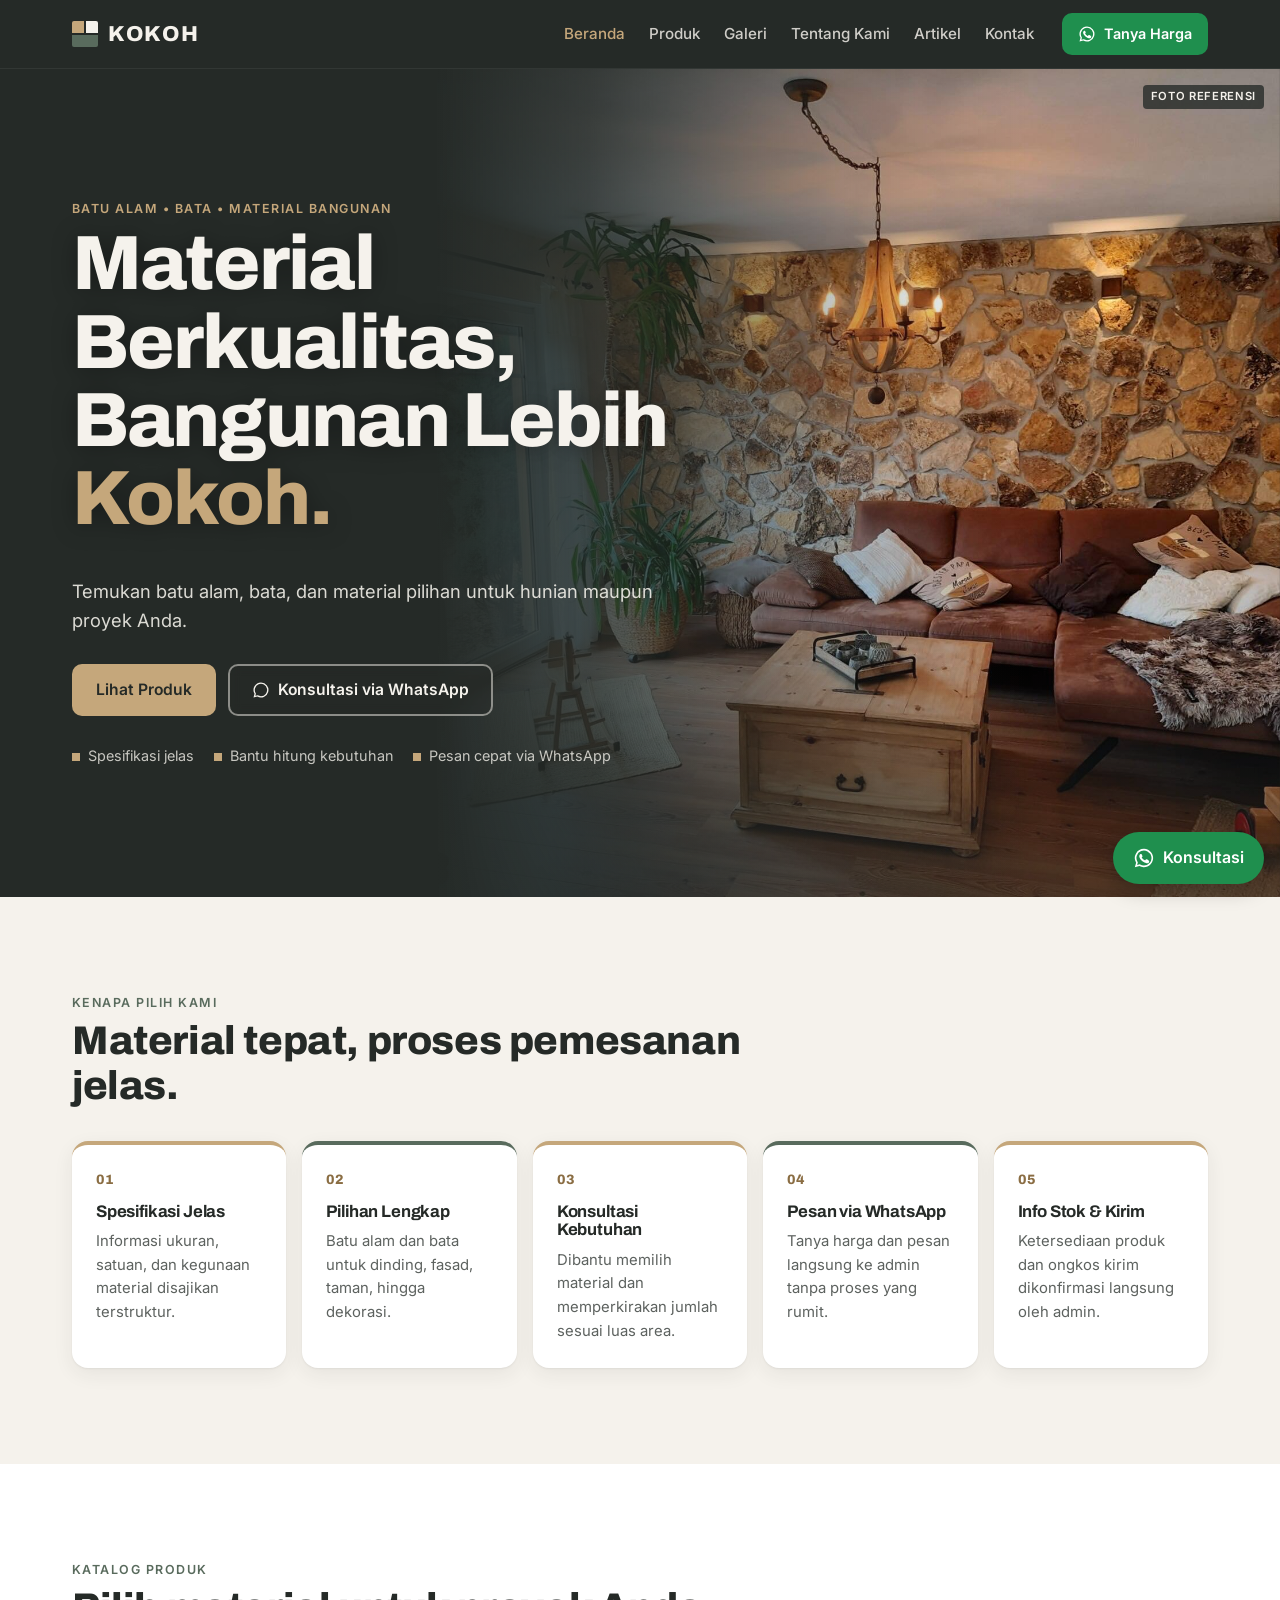
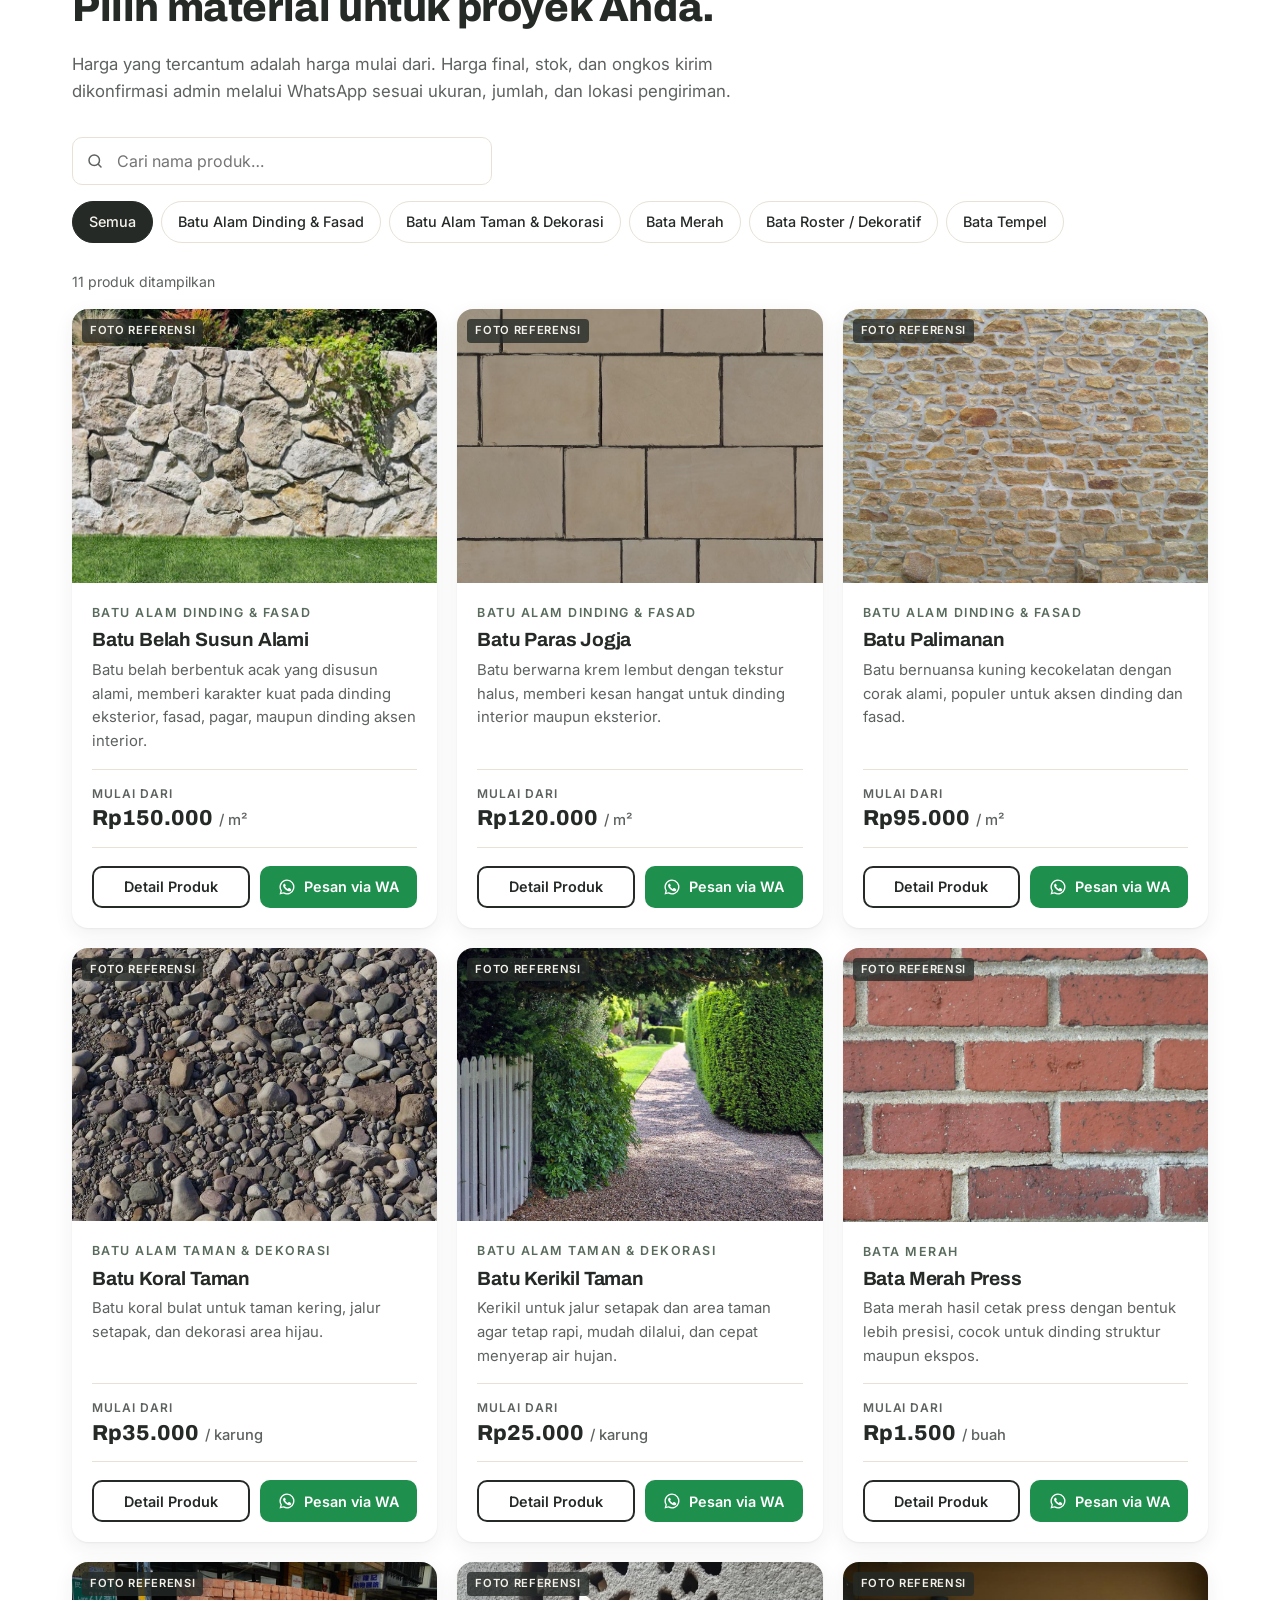
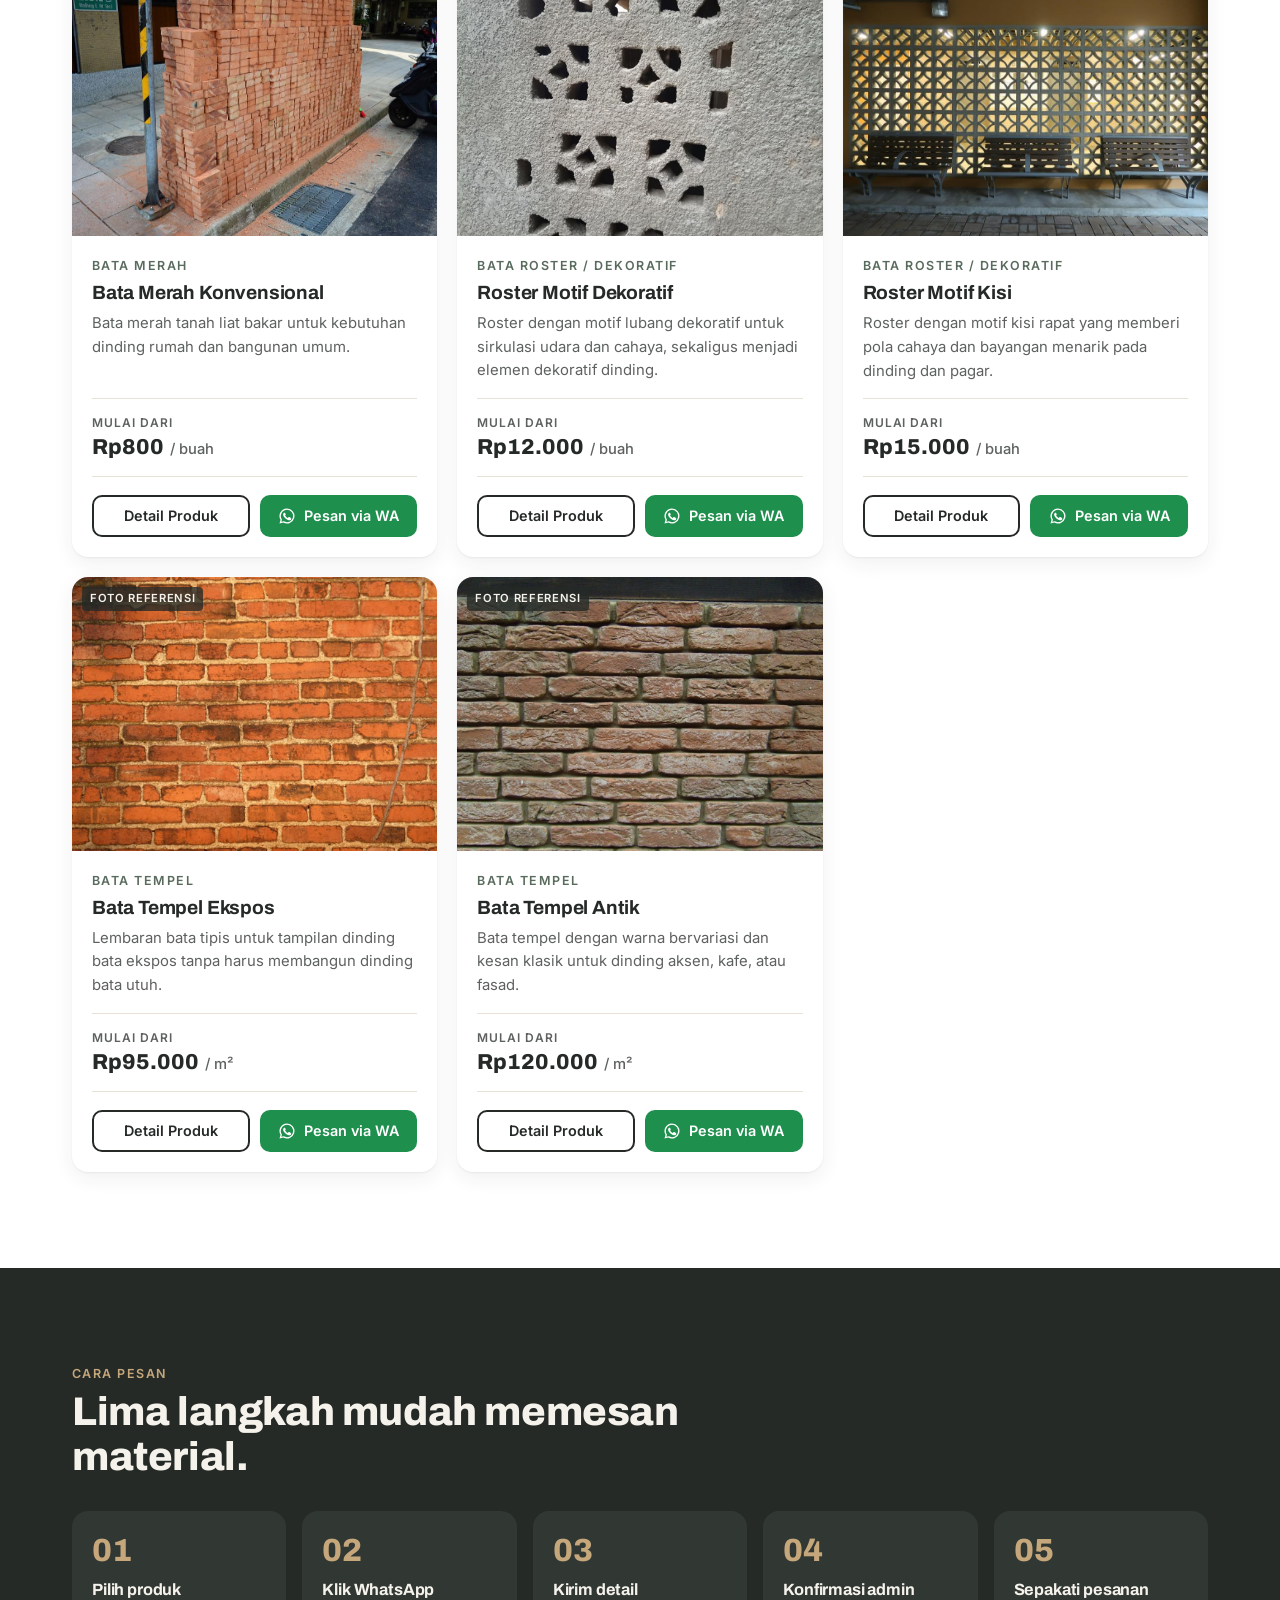
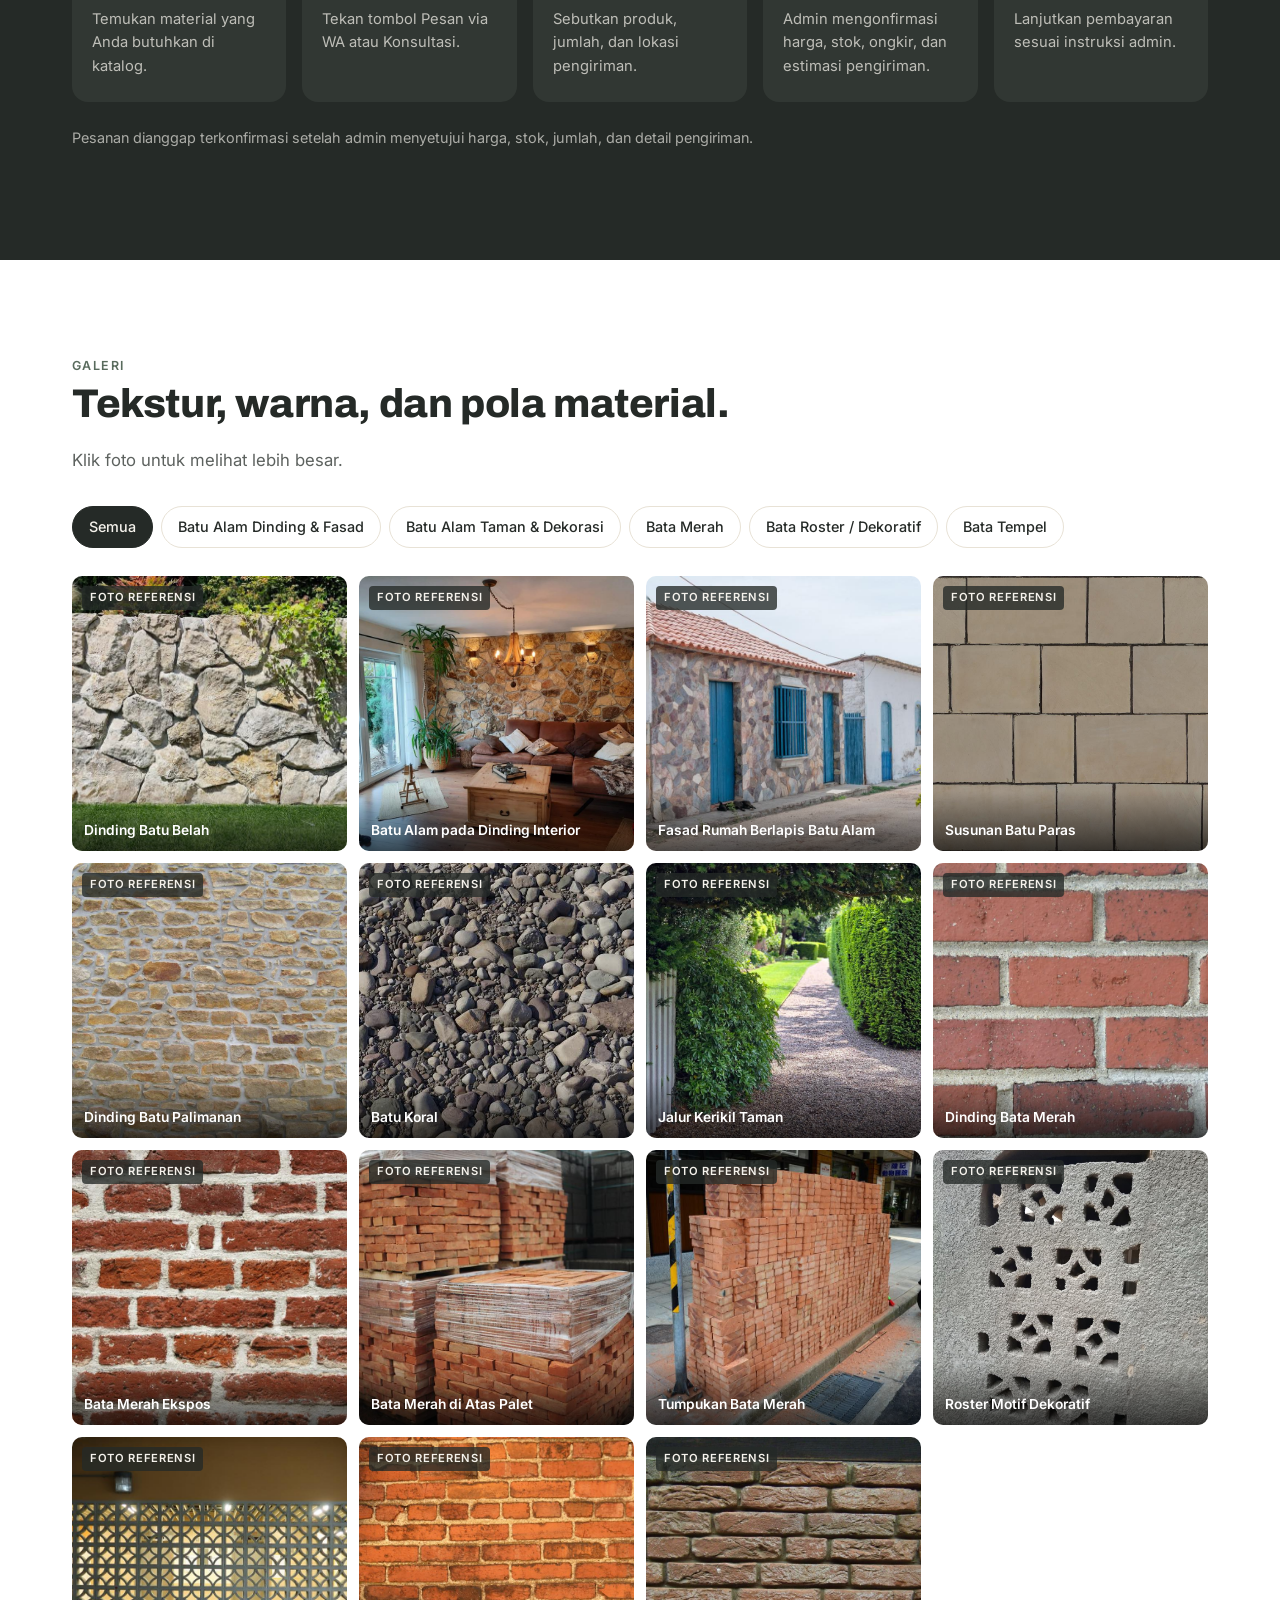
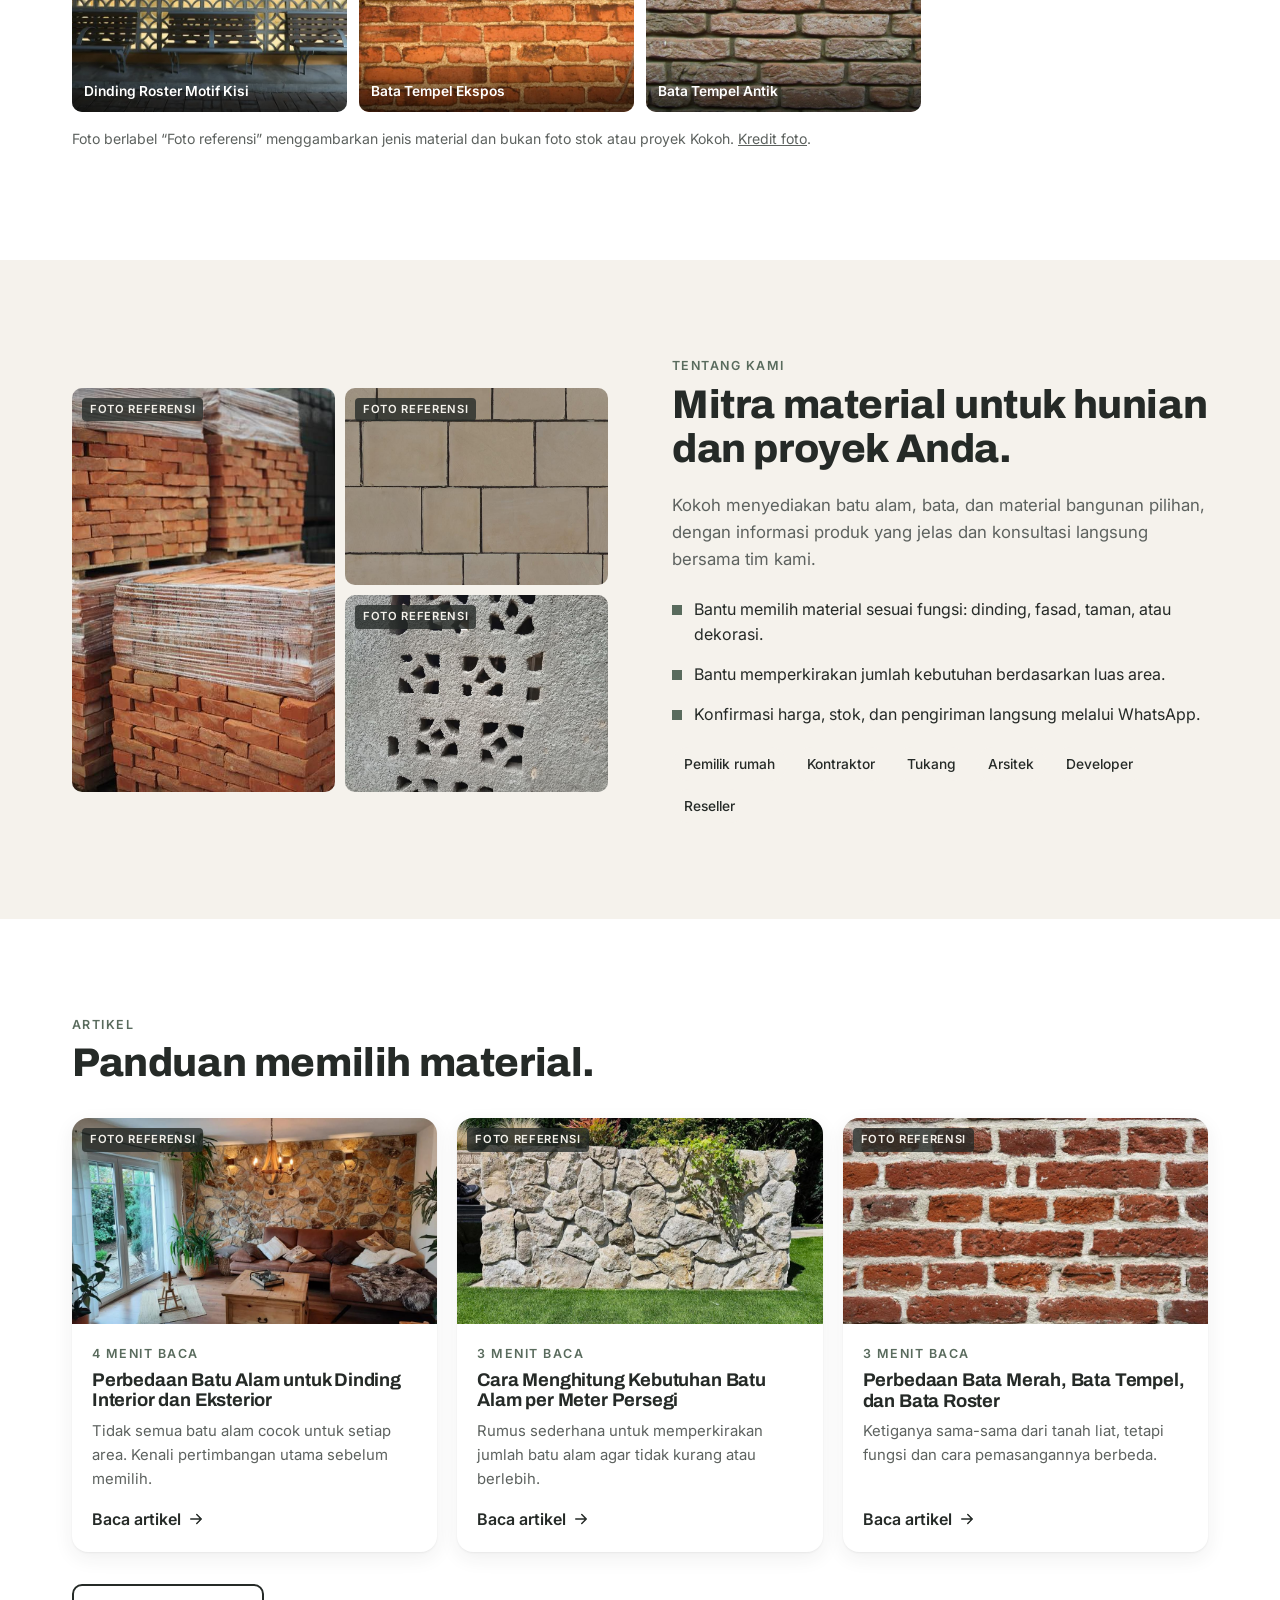
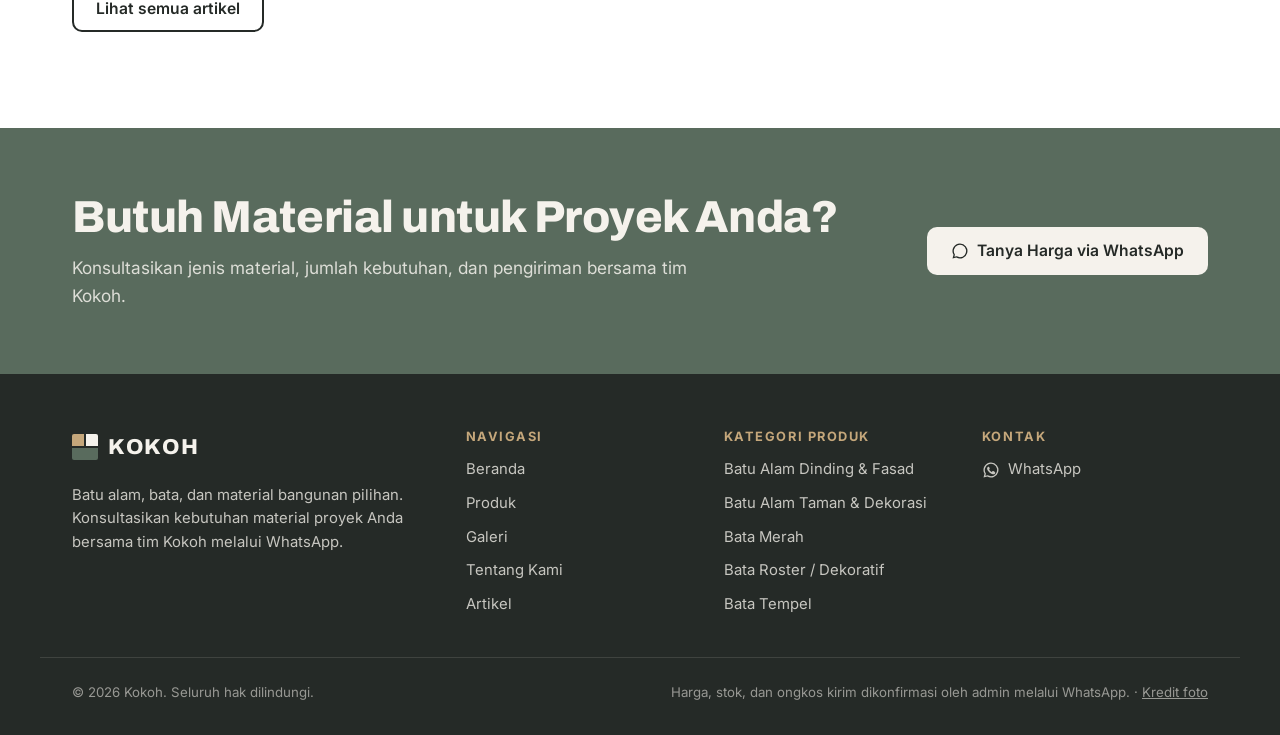
==== index.html @ 8801596a "tes" ====
<!doctype html>
<html lang="id">
<head>
  <meta charset="utf-8">
  <meta name="viewport" content="width=device-width, initial-scale=1">
  <title>Kokoh — Batu Alam, Bata & Material Bangunan</title>
  <meta name="description" content="Kokoh menyediakan batu alam, bata merah, bata roster, bata tempel, dan material bangunan pilihan. Lihat katalog dan tanya harga langsung via WhatsApp.">
  <meta name="theme-color" content="#252A27">
  <meta property="og:title" content="Kokoh — Material Berkualitas, Bangunan Lebih Kokoh">
  <meta property="og:description" content="Katalog batu alam, bata, dan material bangunan. Konsultasi dan pemesanan via WhatsApp.">
  <meta property="og:type" content="website">
  <link rel="icon" href="assets/img/favicon.svg" type="image/svg+xml">
  <link rel="preconnect" href="https://fonts.googleapis.com">
  <link rel="preconnect" href="https://fonts.gstatic.com" crossorigin>
  <link href="https://fonts.googleapis.com/css2?family=Archivo:wght@600;700;800&family=Inter:wght@400;500;600;700&display=swap" rel="stylesheet">
  <link rel="stylesheet" href="assets/css/style.css">
</head>
<body data-page="home" data-nav="home">
  <header id="site-header" class="site-header"></header>

  <main id="main">
    <!-- 3.1 Hero -->
    <section class="hero" id="beranda" aria-labelledby="hero-title">
      <div class="hero__photo">
        <img src="assets/img/photos/hero-interior.jpg" width="1920" height="1440" fetchpriority="high"
             alt="Dinding aksen batu alam pada ruang keluarga">
        <span class="media__badge hero__badge">Foto referensi</span>
      </div>
      <div class="container hero__inner">
        <div class="hero__content">
          <p class="eyebrow hero__eyebrow">Batu Alam • Bata • Material Bangunan</p>
          <h1 id="hero-title">Material Berkualitas, Bangunan Lebih <span>Kokoh.</span></h1>
          <p class="hero__sub">Temukan batu alam, bata, dan material pilihan untuk hunian maupun proyek Anda.</p>
          <div class="hero__actions">
            <a class="btn btn--primary" href="#produk">Lihat Produk</a>
            <a class="btn btn--ghost" data-wa="general" href="#">
              <svg viewBox="0 0 24 24" aria-hidden="true" width="18" height="18"><path fill="currentColor" d="M12 2a10 10 0 0 0-8.6 15.1L2 22l5-1.3A10 10 0 1 0 12 2Zm0 18.2a8.2 8.2 0 0 1-4.2-1.1l-.3-.2-3 .8.8-2.9-.2-.3A8.2 8.2 0 1 1 12 20.2Z"/></svg>
              Konsultasi via WhatsApp
            </a>
          </div>
          <ul class="hero__points">
            <li>Spesifikasi jelas</li>
            <li>Bantu hitung kebutuhan</li>
            <li>Pesan cepat via WhatsApp</li>
          </ul>
        </div>      </div>
    </section>

    <!-- 3.2 Kenapa Pilih Kami -->
    <section class="section section--stone" id="keunggulan" aria-labelledby="why-title">
      <div class="container">
        <div class="section__head">
          <p class="eyebrow">Kenapa Pilih Kami</p>
          <h2 class="section__title" id="why-title">Material tepat, proses pemesanan jelas.</h2>
        </div>
        <ul class="why-grid">
          <li class="why-item"><span class="why-item__num">01</span><h3>Spesifikasi Jelas</h3><p>Informasi ukuran, satuan, dan kegunaan material disajikan terstruktur.</p></li>
          <li class="why-item"><span class="why-item__num">02</span><h3>Pilihan Lengkap</h3><p>Batu alam dan bata untuk dinding, fasad, taman, hingga dekorasi.</p></li>
          <li class="why-item"><span class="why-item__num">03</span><h3>Konsultasi Kebutuhan</h3><p>Dibantu memilih material dan memperkirakan jumlah sesuai luas area.</p></li>
          <li class="why-item"><span class="why-item__num">04</span><h3>Pesan via WhatsApp</h3><p>Tanya harga dan pesan langsung ke admin tanpa proses yang rumit.</p></li>
          <li class="why-item"><span class="why-item__num">05</span><h3>Info Stok & Kirim</h3><p>Ketersediaan produk dan ongkos kirim dikonfirmasi langsung oleh admin.</p></li>
        </ul>
      </div>
    </section>

    <!-- 3.3 Katalog Produk -->
    <section class="section" id="produk" aria-labelledby="catalog-title">
      <div class="container">
        <div class="section__head">
          <p class="eyebrow">Katalog Produk</p>
          <h2 class="section__title" id="catalog-title">Pilih material untuk proyek Anda.</h2>
          <p class="section__lead">Harga yang tercantum adalah harga mulai dari. Harga final, stok, dan ongkos kirim dikonfirmasi admin melalui WhatsApp sesuai ukuran, jumlah, dan lokasi pengiriman.</p>
        </div>
        <div class="catalog__tools">
          <div class="search">
            <label for="product-search" class="sr-only">Cari nama produk</label>
            <svg viewBox="0 0 24 24" aria-hidden="true" width="18" height="18"><path fill="none" stroke="currentColor" stroke-width="2" stroke-linecap="round" d="M11 18a7 7 0 1 0 0-14 7 7 0 0 0 0 14Zm9 2-4-4"/></svg>
            <input id="product-search" type="search" placeholder="Cari nama produk…" autocomplete="off">
          </div>
          <div class="chips" id="product-filters" role="group" aria-label="Filter kategori produk"></div>
        </div>
        <p class="catalog__count" id="product-count" aria-live="polite"></p>
        <div class="product-grid" id="product-grid"></div>
        <div class="empty-state" id="product-empty" hidden>
          <p>Produk tidak ditemukan. Coba kata kunci lain atau tanyakan langsung ke admin.</p>
          <button class="btn btn--outline" type="button" id="product-reset">Tampilkan semua produk</button>
        </div>
      </div>
    </section>

    <!-- 3.7 Cara Pesan -->
    <section class="section section--dark" id="cara-pesan" aria-labelledby="howto-title">
      <div class="container">
        <div class="section__head">
          <p class="eyebrow">Cara Pesan</p>
          <h2 class="section__title" id="howto-title">Lima langkah mudah memesan material.</h2>
        </div>
        <ol class="steps">
          <li class="step"><h3>Pilih produk</h3><p>Temukan material yang Anda butuhkan di katalog.</p></li>
          <li class="step"><h3>Klik WhatsApp</h3><p>Tekan tombol Pesan via WA atau Konsultasi.</p></li>
          <li class="step"><h3>Kirim detail</h3><p>Sebutkan produk, jumlah, dan lokasi pengiriman.</p></li>
          <li class="step"><h3>Konfirmasi admin</h3><p>Admin mengonfirmasi harga, stok, ongkir, dan estimasi pengiriman.</p></li>
          <li class="step"><h3>Sepakati pesanan</h3><p>Lanjutkan pembayaran sesuai instruksi admin.</p></li>
        </ol>
        <p class="steps__note">Pesanan dianggap terkonfirmasi setelah admin menyetujui harga, stok, jumlah, dan detail pengiriman.</p>
      </div>
    </section>

    <!-- 3.4 Galeri -->
    <section class="section" id="galeri" aria-labelledby="gallery-title">
      <div class="container">
        <div class="section__head">
          <p class="eyebrow">Galeri</p>
          <h2 class="section__title" id="gallery-title">Tekstur, warna, dan pola material.</h2>
          <p class="section__lead">Klik foto untuk melihat lebih besar.</p>
        </div>
        <div class="chips" id="gallery-filters" role="group" aria-label="Filter kategori galeri"></div>
        <ul class="gallery-grid" id="gallery-grid"></ul>
        <p class="gallery__note">Foto berlabel “Foto referensi” menggambarkan jenis material dan bukan foto stok atau proyek Kokoh. <a href="kredit-foto.html">Kredit foto</a>.</p>
      </div>
    </section>

    <!-- Tentang Kami -->
    <section class="section section--stone" id="tentang" aria-labelledby="about-title">
      <div class="container about">
        <div class="about__visual" id="about-visual" aria-hidden="true"></div>
        <div>
          <p class="eyebrow">Tentang Kami</p>
          <h2 class="section__title" id="about-title">Mitra material untuk hunian dan proyek Anda.</h2>
          <p class="section__lead">Kokoh menyediakan batu alam, bata, dan material bangunan pilihan, dengan informasi produk yang jelas dan konsultasi langsung bersama tim kami.</p>
          <ul class="about__list">
            <li>Bantu memilih material sesuai fungsi: dinding, fasad, taman, atau dekorasi.</li>
            <li>Bantu memperkirakan jumlah kebutuhan berdasarkan luas area.</li>
            <li>Konfirmasi harga, stok, dan pengiriman langsung melalui WhatsApp.</li>
          </ul>
          <ul class="audience" aria-label="Kami melayani">
            <li>Pemilik rumah</li><li>Kontraktor</li><li>Tukang</li><li>Arsitek</li><li>Developer</li><li>Reseller</li>
          </ul>
        </div>
      </div>
    </section>

    <!-- 3.5 Testimoni (otomatis disembunyikan bila belum ada data asli) -->
    <section class="section" id="testimoni" aria-labelledby="testi-title" hidden>
      <div class="container">
        <div class="section__head">
          <p class="eyebrow">Testimoni</p>
          <h2 class="section__title" id="testi-title">Kata pelanggan kami.</h2>
        </div>
        <div class="testimonial-grid" id="testimonial-list"></div>
      </div>
    </section>

    <!-- 3.8 Artikel -->
    <section class="section" id="artikel" aria-labelledby="article-title">
      <div class="container">
        <div class="section__head">
          <p class="eyebrow">Artikel</p>
          <h2 class="section__title" id="article-title">Panduan memilih material.</h2>
        </div>
        <div class="article-grid" id="article-preview"></div>
        <div class="section__foot"><a class="btn btn--outline" href="artikel.html">Lihat semua artikel</a></div>
      </div>
    </section>

    <!-- 3.6 CTA -->
    <section class="cta-band" aria-labelledby="cta-title">
      <div class="container cta-band__inner">
        <div>
          <h2 id="cta-title">Butuh Material untuk Proyek Anda?</h2>
          <p>Konsultasikan jenis material, jumlah kebutuhan, dan pengiriman bersama tim Kokoh.</p>
        </div>
        <a class="btn btn--wa" data-wa="general" href="#">
          <svg viewBox="0 0 24 24" aria-hidden="true" width="18" height="18"><path fill="currentColor" d="M12 2a10 10 0 0 0-8.6 15.1L2 22l5-1.3A10 10 0 1 0 12 2Zm0 18.2a8.2 8.2 0 0 1-4.2-1.1l-.3-.2-3 .8.8-2.9-.2-.3A8.2 8.2 0 1 1 12 20.2Z"/></svg>
          Tanya Harga via WhatsApp
        </a>
      </div>
    </section>
  </main>

  <footer id="kontak" class="site-footer"></footer>

  <script src="assets/js/config.js"></script>
  <script src="assets/js/data.js"></script>
  <script src="assets/js/textures.js"></script>
  <script src="assets/js/main.js"></script>
</body>
</html>
---- assets/css/style.css ----
/* ==========================================================
   Kokoh — Modern • Strong • Terpercaya
   ========================================================== */

:root {
  --charcoal: #252a27;
  --charcoal-2: #313733;
  --sandstone: #c5a77b;
  --sandstone-dark: #8a6d43;
  --stone-white: #f5f2ec;
  --stone-200: #e8e2d6;
  --forest: #596b5d;
  --ink: #252a27;
  --muted: #5d625f;
  --white: #ffffff;
  --wa: #1f8f4e;
  --wa-hover: #187a42;

  --font-head: "Archivo", "Helvetica Neue", Arial, sans-serif;
  --font-body: "Inter", "Helvetica Neue", Arial, sans-serif;

  --radius: 10px;
  --radius-lg: 16px;
  --shadow: 0 1px 2px rgba(37, 42, 39, 0.06), 0 6px 20px rgba(37, 42, 39, 0.07);
  --header-h: 68px;
}

*,
*::before,
*::after { box-sizing: border-box; }

html { scroll-behavior: smooth; scroll-padding-top: calc(var(--header-h) + 12px); }
@media (prefers-reduced-motion: reduce) { html { scroll-behavior: auto; } * { transition: none !important; } }

body {
  margin: 0;
  font-family: var(--font-body);
  font-size: 16px;
  line-height: 1.6;
  color: var(--ink);
  background: var(--white);
  -webkit-font-smoothing: antialiased;
}

img { max-width: 100%; display: block; }
a { color: inherit; }
h1, h2, h3 { font-family: var(--font-head); line-height: 1.12; margin: 0 0 0.5em; letter-spacing: -0.01em; }
p { margin: 0 0 1em; }
button { font: inherit; }

:focus-visible { outline: 3px solid var(--sandstone); outline-offset: 3px; border-radius: 4px; }

.sr-only { position: absolute; width: 1px; height: 1px; padding: 0; margin: -1px; overflow: hidden; clip: rect(0 0 0 0); white-space: nowrap; border: 0; }
.skip-link { position: absolute; left: 16px; top: -60px; background: var(--sandstone); color: var(--charcoal); padding: 10px 16px; border-radius: var(--radius); z-index: 100; font-weight: 600; }
.skip-link:focus { top: 10px; }

.container { width: 100%; max-width: 1200px; margin: 0 auto; padding: 0 16px; }
.container--narrow { max-width: 760px; }
@media (min-width: 768px) { .container { padding: 0 32px; } }

.eyebrow { font-size: 0.78rem; font-weight: 600; letter-spacing: 0.12em; text-transform: uppercase; color: var(--forest); margin-bottom: 0.5em; }

/* ---------- Buttons ---------- */
.btn {
  display: inline-flex; align-items: center; justify-content: center; gap: 8px;
  min-height: 48px; padding: 0 22px;
  border-radius: var(--radius); border: 2px solid transparent;
  font-weight: 600; font-size: 0.98rem; text-decoration: none; cursor: pointer;
  transition: background-color .15s, color .15s, border-color .15s, transform .15s;
}
.btn:active { transform: translateY(1px); }
.btn--sm { min-height: 42px; padding: 0 14px; font-size: 0.9rem; }
.btn--block { width: 100%; }
.btn--primary { background: var(--sandstone); color: var(--charcoal); }
.btn--primary:hover { background: #d4b88d; }
.btn--wa { background: var(--wa); color: var(--white); }
.btn--wa:hover { background: var(--wa-hover); }
.btn--ghost { border-color: rgba(245, 242, 236, 0.5); color: var(--stone-white); }
.btn--ghost:hover { border-color: var(--stone-white); background: rgba(245, 242, 236, 0.08); }
.btn--outline { border-color: var(--charcoal); color: var(--charcoal); background: transparent; }
.btn--outline:hover { background: var(--charcoal); color: var(--stone-white); }

.link-arrow { display: inline-flex; align-items: center; gap: 6px; font-weight: 600; text-decoration: none; color: var(--charcoal); }
.link-arrow:hover { color: var(--sandstone-dark); }

/* ---------- Header ---------- */
.site-header { position: sticky; top: 0; z-index: 50; background: var(--charcoal); color: var(--stone-white); border-bottom: 1px solid rgba(255,255,255,0.06); }
.header__inner { display: flex; align-items: center; justify-content: space-between; height: var(--header-h); }
.logo { display: inline-flex; align-items: center; gap: 10px; font-family: var(--font-head); font-weight: 800; font-size: 1.35rem; letter-spacing: 0.08em; text-decoration: none; color: var(--stone-white); }
.logo__mark { width: 26px; height: 26px; display: inline-block; background:
  linear-gradient(var(--sandstone), var(--sandstone)) 0 0 / 12px 12px no-repeat,
  linear-gradient(var(--stone-white), var(--stone-white)) 14px 0 / 12px 12px no-repeat,
  linear-gradient(var(--forest), var(--forest)) 0 14px / 26px 12px no-repeat; border-radius: 2px; }

.nav-toggle { display: inline-flex; background: none; border: 0; color: inherit; width: 48px; height: 48px; align-items: center; justify-content: center; cursor: pointer; margin-right: -12px; }
.nav { position: fixed; inset: var(--header-h) 0 auto 0; background: var(--charcoal); padding: 8px 16px 24px; display: none; border-top: 1px solid rgba(255,255,255,0.08); }
.nav.is-open { display: block; }
.nav ul { list-style: none; margin: 0 0 16px; padding: 0; }
.nav li a { display: block; padding: 14px 4px; text-decoration: none; font-weight: 500; border-bottom: 1px solid rgba(255,255,255,0.07); }
.nav a[aria-current="page"] { color: var(--sandstone); }
.nav__cta { width: 100%; }

@media (min-width: 960px) {
  .nav-toggle { display: none; }
  .nav { position: static; display: flex; align-items: center; gap: 28px; padding: 0; background: none; border: 0; }
  .nav ul { display: flex; gap: 24px; margin: 0; }
  .nav li a { padding: 6px 0; border: 0; font-size: 0.95rem; color: rgba(245,242,236,0.82); }
  .nav li a:hover, .nav a[aria-current="page"] { color: var(--sandstone); }
  .nav__cta { width: auto; }
}

/* ---------- Media / illustration ---------- */
.media { position: relative; width: 100%; aspect-ratio: 4 / 3; overflow: hidden; background: var(--stone-200); }
.media img { width: 100%; height: 100%; object-fit: cover; }
.media--illustration { background-size: cover; background-position: center; }
.media__badge { position: absolute; left: 10px; top: 10px; font-size: 0.7rem; font-weight: 600; letter-spacing: 0.06em; text-transform: uppercase; background: rgba(37, 42, 39, 0.78); color: var(--stone-white); padding: 3px 8px; border-radius: 4px; }
.media--large { aspect-ratio: 4 / 3; max-height: 78vh; }

/* ---------- Hero ---------- */
.hero { position: relative; isolation: isolate; overflow: hidden; background: var(--charcoal); color: var(--stone-white); padding: 0 0 48px; }
.hero__photo { position: relative; height: 56vh; min-height: 320px; max-height: 520px; z-index: -1; }
.hero__photo img { width: 100%; height: 100%; object-fit: cover; object-position: 62% center; animation: hero-zoom 20s ease-out both; }
@keyframes hero-zoom { from { transform: scale(1.08); } to { transform: scale(1); } }
@media (prefers-reduced-motion: reduce) { .hero__photo img { animation: none; } }
.hero__photo::after { content: ""; position: absolute; inset: 0; background: linear-gradient(180deg, rgba(37,42,39,0.15) 0%, rgba(37,42,39,0) 35%, rgba(37,42,39,0.7) 75%, var(--charcoal) 100%); }
.hero__badge { left: auto; right: 16px; top: 16px; z-index: 1; }
.hero__inner { position: relative; display: grid; gap: 32px; margin-top: -96px; }

.hero__eyebrow { color: var(--sandstone); }
.hero h1 { font-size: clamp(2.5rem, 7.5vw, 4.8rem); font-weight: 800; letter-spacing: -0.025em; line-height: 1.02; text-shadow: 0 2px 24px rgba(0,0,0,0.35); }
.hero h1 span { color: var(--sandstone); }
.hero__sub { font-size: 1.15rem; color: rgba(245,242,236,0.88); max-width: 32em; }
.hero__actions { display: flex; flex-wrap: wrap; gap: 12px; margin-top: 28px; }
.hero__actions .btn { flex: 1 1 200px; min-height: 52px; }
.hero__actions .btn--ghost { background: rgba(37,42,39,0.35); backdrop-filter: blur(6px); -webkit-backdrop-filter: blur(6px); }
.hero__points { display: flex; flex-wrap: wrap; gap: 8px 20px; list-style: none; padding: 0; margin: 28px 0 0; font-size: 0.9rem; color: rgba(245,242,236,0.78); }
.hero__points li::before { content: ""; display: inline-block; width: 8px; height: 8px; background: var(--sandstone); margin-right: 8px; vertical-align: middle; }



@media (min-width: 900px) {
  .hero { display: flex; align-items: center; min-height: min(92vh, 860px); padding: 96px 0; }
  .hero__photo { position: absolute; inset: 0 0 0 34%; height: auto; max-height: none; }
  .hero__photo::after { background:
      linear-gradient(90deg, var(--charcoal) 0%, rgba(37,42,39,0.82) 18%, rgba(37,42,39,0.25) 48%, rgba(37,42,39,0) 70%),
      linear-gradient(0deg, rgba(37,42,39,0.6) 0%, rgba(37,42,39,0) 30%); }
  .hero__inner { margin-top: 0; grid-template-columns: minmax(0, 720px); }
  .hero__actions .btn { flex: 0 0 auto; }
}

/* ---------- Sections ---------- */
.section { padding: 64px 0; }
.section--stone { background: var(--stone-white); }
.section--dark { background: var(--charcoal); color: var(--stone-white); }
.section__head { max-width: 680px; margin-bottom: 32px; }
.section__title { font-size: clamp(1.75rem, 4vw, 2.5rem); font-weight: 800; }
.section__lead { color: var(--muted); font-size: 1.05rem; }
.section--dark .section__lead { color: rgba(245,242,236,0.75); }
.section--dark .eyebrow { color: var(--sandstone); }
@media (min-width: 900px) { .section { padding: 96px 0; } }

.card { background: var(--white); border-radius: var(--radius-lg); box-shadow: var(--shadow); overflow: hidden; }

/* ---------- Why us ---------- */
.why-grid { display: grid; gap: 16px; grid-template-columns: 1fr; list-style: none; padding: 0; margin: 0; }
@media (min-width: 640px) { .why-grid { grid-template-columns: repeat(2, 1fr); } }
@media (min-width: 1000px) { .why-grid { grid-template-columns: repeat(5, 1fr); } }
.why-item { background: var(--white); border-radius: var(--radius-lg); padding: 24px; border-top: 4px solid var(--sandstone); box-shadow: var(--shadow); }
.why-item:nth-child(even) { border-top-color: var(--forest); }
.why-item h3 { font-size: 1.05rem; }
.why-item p { color: var(--muted); font-size: 0.93rem; margin: 0; }
.why-item__num { font-family: var(--font-head); font-weight: 800; font-size: 0.85rem; color: var(--sandstone-dark); display: block; margin-bottom: 12px; }

/* ---------- Catalog ---------- */
.catalog__tools { display: grid; gap: 16px; margin-bottom: 24px; }
.search { position: relative; max-width: 420px; }
.search input { width: 100%; height: 48px; padding: 0 16px 0 44px; border: 1.5px solid var(--stone-200); border-radius: var(--radius); font: inherit; background: var(--white); }
.search input:focus { outline: none; border-color: var(--charcoal); }
.search svg { position: absolute; left: 14px; top: 50%; transform: translateY(-50%); color: var(--muted); }

.chips { display: flex; gap: 8px; overflow-x: auto; padding-bottom: 4px; scrollbar-width: thin; }
@media (min-width: 768px) { .chips { flex-wrap: wrap; overflow: visible; } }
.chip { flex: 0 0 auto; min-height: 42px; padding: 0 16px; border-radius: 999px; border: 1.5px solid var(--stone-200); background: var(--white); color: var(--ink); font-size: 0.9rem; font-weight: 500; cursor: pointer; white-space: nowrap; }
.chip:hover { border-color: var(--charcoal); }
.chip[aria-pressed="true"] { background: var(--charcoal); border-color: var(--charcoal); color: var(--stone-white); }
.section--dark .chip { background: transparent; color: var(--stone-white); border-color: rgba(245,242,236,0.25); }
.section--dark .chip[aria-pressed="true"] { background: var(--sandstone); border-color: var(--sandstone); color: var(--charcoal); }

.catalog__count { font-size: 0.88rem; color: var(--muted); margin: 0 0 16px; }

.product-grid { display: grid; gap: 20px; grid-template-columns: 1fr; }
@media (min-width: 600px) { .product-grid { grid-template-columns: repeat(2, 1fr); } }
@media (min-width: 1000px) { .product-grid { grid-template-columns: repeat(3, 1fr); } }

.product-card { display: flex; flex-direction: column; }
.product-card__media { display: block; }
.product-card__media .media { transition: transform .3s; }
.product-card:hover .product-card__media .media { transform: scale(1.03); }
.product-card__media { overflow: hidden; }
.product-card__body { display: flex; flex-direction: column; flex: 1; padding: 20px; }
.product-card__title { font-size: 1.2rem; margin-bottom: 8px; }
.product-card__title a { text-decoration: none; }
.product-card__title a:hover { color: var(--sandstone-dark); }
.product-card__desc { color: var(--muted); font-size: 0.93rem; }
.product-card__actions { margin-top: auto; display: grid; grid-template-columns: 1fr 1fr; gap: 10px; }

.empty-state { text-align: center; padding: 48px 16px; }
.empty-state h1 { font-size: 2rem; }

/* ---------- How to order ---------- */
.steps { list-style: none; padding: 0; margin: 0; display: grid; gap: 16px; counter-reset: step; }
@media (min-width: 768px) { .steps { grid-template-columns: repeat(5, 1fr); } }
.step { counter-increment: step; position: relative; padding: 24px 20px; border-radius: var(--radius-lg); background: var(--charcoal-2); }
.step::before { content: counter(step, decimal-leading-zero); display: block; font-family: var(--font-head); font-weight: 800; font-size: 2rem; color: var(--sandstone); line-height: 1; margin-bottom: 14px; }
.step h3 { font-size: 1.02rem; }
.step p { margin: 0; color: rgba(245,242,236,0.72); font-size: 0.92rem; }
.steps__note { margin-top: 24px; font-size: 0.9rem; color: rgba(245,242,236,0.65); }

/* ---------- Gallery ---------- */
.gallery-grid { list-style: none; padding: 0; margin: 24px 0 0; display: grid; gap: 12px; grid-template-columns: repeat(2, 1fr); }
@media (min-width: 768px) { .gallery-grid { grid-template-columns: repeat(3, 1fr); } }
@media (min-width: 1100px) { .gallery-grid { grid-template-columns: repeat(4, 1fr); } }
.gallery__item { position: relative; display: block; width: 100%; padding: 0; border: 0; border-radius: var(--radius); overflow: hidden; cursor: zoom-in; background: none; text-align: left; }
.gallery__item .media { aspect-ratio: 1 / 1; transition: transform .3s; }
.gallery__item:hover .media { transform: scale(1.04); }
.gallery__caption { position: absolute; inset: auto 0 0 0; padding: 28px 12px 10px; color: var(--white); font-size: 0.86rem; font-weight: 600; background: linear-gradient(transparent, rgba(0,0,0,0.65)); }
.gallery__note { font-size: 0.88rem; color: var(--muted); margin-top: 16px; }

/* ---------- Lightbox ---------- */
.lightbox { border: 0; padding: 0; background: transparent; max-width: 100vw; max-height: 100vh; width: 100vw; height: 100vh; }
.lightbox::backdrop { background: rgba(20, 23, 21, 0.92); }
.lightbox[open] { display: flex; align-items: center; justify-content: center; }
.lightbox__frame { width: min(1000px, 100% - 32px); }
.lightbox__frame .media { border-radius: var(--radius); }
.lightbox__caption { color: var(--stone-white); text-align: center; margin: 12px 0 0; font-size: 0.95rem; }
.lightbox__btn { position: fixed; width: 48px; height: 48px; border-radius: 50%; border: 0; background: rgba(245,242,236,0.12); color: var(--stone-white); display: inline-flex; align-items: center; justify-content: center; cursor: pointer; }
.lightbox__btn:hover { background: rgba(245,242,236,0.24); }
.lightbox__close { top: 16px; right: 16px; }
.lightbox__prev { left: 12px; top: 50%; transform: translateY(-50%); }
.lightbox__next { right: 12px; top: 50%; transform: translateY(-50%); }
@media (max-width: 600px) { .lightbox__prev, .lightbox__next { top: auto; bottom: 20px; transform: none; } }

/* ---------- About ---------- */
.about { display: grid; gap: 32px; align-items: center; }
@media (min-width: 900px) { .about { grid-template-columns: 1fr 1fr; gap: 64px; } }
.about__visual { display: grid; grid-template-columns: 1fr 1fr; gap: 10px; }
.about__visual .media { border-radius: var(--radius); }
.about__visual .media:first-child { grid-row: span 2; aspect-ratio: auto; height: 100%; }
.about__list { list-style: none; padding: 0; margin: 24px 0 0; display: grid; gap: 14px; }
.about__list li { display: flex; gap: 12px; align-items: flex-start; }
.about__list li::before { content: ""; flex: 0 0 10px; height: 10px; margin-top: 8px; background: var(--forest); }
.audience { display: flex; flex-wrap: wrap; gap: 8px; list-style: none; padding: 0; margin: 20px 0 0; }
.audience li { padding: 6px 12px; background: var(--stone-white); border-radius: 999px; font-size: 0.86rem; font-weight: 500; }

/* ---------- Testimonials ---------- */
.testimonial-grid { display: grid; gap: 20px; }
@media (min-width: 768px) { .testimonial-grid { grid-template-columns: repeat(3, 1fr); } }
.testimonial { margin: 0; padding: 24px; }
.testimonial blockquote { margin: 0 0 16px; font-size: 1.02rem; }
.testimonial figcaption { display: grid; font-size: 0.9rem; }
.testimonial figcaption span { color: var(--muted); }

/* ---------- Articles ---------- */
.article-grid { display: grid; gap: 20px; }
@media (min-width: 700px) { .article-grid { grid-template-columns: repeat(2, 1fr); } }
@media (min-width: 1000px) { .article-grid { grid-template-columns: repeat(3, 1fr); } }
.article-card { display: flex; flex-direction: column; }
.article-card .media { aspect-ratio: 16 / 9; }
.article-card__body { padding: 20px; display: flex; flex-direction: column; flex: 1; }
.article-card h3 { font-size: 1.15rem; }
.article-card h3 a { text-decoration: none; }
.article-card h3 a:hover { color: var(--sandstone-dark); }
.article-card p:not(.eyebrow) { color: var(--muted); font-size: 0.93rem; }
.article-card .link-arrow { margin-top: auto; }
.section__foot { margin-top: 32px; }

.page-hero { background: var(--charcoal); color: var(--stone-white); padding: 56px 0; }
.page-hero h1 { font-size: clamp(2rem, 5vw, 3rem); font-weight: 800; }
.page-hero p:not(.eyebrow) { color: rgba(245,242,236,0.78); max-width: 40em; margin: 0; }
.page-hero .eyebrow { color: var(--sandstone); }

.article__header { padding-top: 32px; }
.article__header h1 { font-size: clamp(1.9rem, 5vw, 2.8rem); font-weight: 800; }
.article__lead { font-size: 1.12rem; color: var(--muted); }
.article__cover { border-radius: var(--radius-lg); aspect-ratio: 16 / 8; margin: 16px 0 32px; }
.prose { font-size: 1.05rem; }
.prose h2 { font-size: 1.4rem; margin-top: 1.6em; }
.prose ul { padding-left: 1.2em; }
.prose li { margin-bottom: 0.5em; }
.cta-inline { display: grid; gap: 16px; padding: 24px; margin: 40px 0 64px; background: var(--stone-white); box-shadow: none; border-left: 4px solid var(--sandstone); border-radius: var(--radius); }
.cta-inline h2 { font-size: 1.25rem; margin-bottom: 4px; }
.cta-inline p { margin: 0; color: var(--muted); }
@media (min-width: 700px) { .cta-inline { grid-template-columns: 1fr auto; align-items: center; } }

/* ---------- CTA band ---------- */
.cta-band { position: relative; background: var(--forest); color: var(--stone-white); padding: 64px 0; overflow: hidden; }
.cta-band__inner { display: grid; gap: 24px; align-items: center; }
.cta-band h2 { font-size: clamp(1.8rem, 4.5vw, 2.8rem); font-weight: 800; margin-bottom: 12px; }
.cta-band p { color: rgba(245,242,236,0.85); max-width: 36em; margin: 0; font-size: 1.08rem; }
.cta-band .btn--wa { background: var(--stone-white); color: var(--charcoal); }
.cta-band .btn--wa:hover { background: var(--white); }
@media (min-width: 900px) { .cta-band__inner { grid-template-columns: 1fr auto; } }

/* ---------- Product detail ---------- */
.breadcrumb { display: flex; flex-wrap: wrap; gap: 8px; font-size: 0.88rem; color: var(--muted); padding: 20px 0; }
.breadcrumb a { text-decoration: none; }
.breadcrumb a:hover { color: var(--charcoal); text-decoration: underline; }
.detail { display: grid; gap: 32px; padding-bottom: 40px; }
@media (min-width: 900px) { .detail { grid-template-columns: 1.1fr 1fr; gap: 56px; align-items: start; } .detail__gallery { position: sticky; top: calc(var(--header-h) + 20px); } }
.detail__main { display: block; width: 100%; padding: 0; border: 0; border-radius: var(--radius-lg); overflow: hidden; cursor: zoom-in; }
.detail__thumbs { display: grid; grid-template-columns: repeat(5, 1fr); gap: 8px; margin-top: 8px; }
.detail__thumbs button { padding: 0; border: 0; border-radius: 6px; overflow: hidden; cursor: pointer; }
.detail__info h1 { font-size: clamp(2rem, 5vw, 2.8rem); font-weight: 800; }
.detail__price { font-family: var(--font-head); font-weight: 700; font-size: 1.3rem; color: var(--sandstone-dark); }
.detail__desc { color: var(--muted); font-size: 1.05rem; }
.spec-table { width: 100%; border-collapse: collapse; margin: 8px 0 28px; font-size: 0.95rem; }
.spec-table th, .spec-table td { text-align: left; padding: 12px 0; border-bottom: 1px solid var(--stone-200); vertical-align: top; }
.spec-table th { width: 38%; font-weight: 500; color: var(--muted); }
.spec-table td { font-weight: 600; }
.order-form { padding: 24px; background: var(--stone-white); box-shadow: none; }
.order-form h2 { font-size: 1.25rem; }
.order-form > p { color: var(--muted); font-size: 0.93rem; }
.order-form__fields { display: grid; gap: 14px; margin-bottom: 18px; }
@media (min-width: 520px) { .order-form__fields { grid-template-columns: 1fr 1.4fr; } }
.order-form label { display: grid; gap: 6px; font-size: 0.88rem; font-weight: 600; }
.order-form input { height: 48px; padding: 0 14px; border: 1.5px solid var(--stone-200); border-radius: var(--radius); font: inherit; font-weight: 400; background: var(--white); }
.order-form input:focus { outline: none; border-color: var(--charcoal); }
.order-form__note { font-size: 0.82rem; color: var(--muted); margin: 12px 0 0; }
.related { padding-top: 24px; }

/* ---------- Footer ---------- */
.site-footer { background: var(--charcoal); color: rgba(245,242,236,0.78); padding: 56px 0 96px; font-size: 0.93rem; }
.footer__grid { display: grid; gap: 32px; }
@media (min-width: 700px) { .footer__grid { grid-template-columns: repeat(2, 1fr); } }
@media (min-width: 1000px) { .footer__grid { grid-template-columns: 1.6fr repeat(3, 1fr); } .site-footer { padding-bottom: 32px; } }
.footer__brand p { margin-top: 16px; max-width: 30em; }
.footer__title { font-family: var(--font-body); font-size: 0.8rem; font-weight: 700; letter-spacing: 0.12em; text-transform: uppercase; color: var(--sandstone); margin-bottom: 14px; }
.footer__list { list-style: none; padding: 0; margin: 0; display: grid; gap: 10px; }
.footer__list a { text-decoration: none; }
.footer__list a:hover { color: var(--stone-white); text-decoration: underline; }
.footer__contact a { display: inline-flex; align-items: center; gap: 8px; }
.footer__social { display: flex; gap: 16px; list-style: none; padding: 0; margin: 0; }
.footer__bottom { display: grid; gap: 4px; margin-top: 40px; padding-top: 24px; border-top: 1px solid rgba(245,242,236,0.12); font-size: 0.83rem; color: rgba(245,242,236,0.55); }
.footer__bottom p { margin: 0; }
@media (min-width: 900px) { .footer__bottom { grid-template-columns: 1fr auto; } }

/* ---------- Floating WhatsApp ---------- */
.wa-fab { position: fixed; right: 16px; bottom: 16px; z-index: 40; display: inline-flex; align-items: center; gap: 8px; min-height: 52px; padding: 0 20px; border-radius: 999px; background: var(--wa); color: var(--white); text-decoration: none; font-weight: 600; box-shadow: 0 6px 20px rgba(0,0,0,0.25); }
.wa-fab svg { width: 22px; height: 22px; }
.wa-fab:hover { background: var(--wa-hover); }

/* ---------- Photo credits ---------- */
.footer__bottom a { color: inherit; }
.credit-list { list-style: none; padding: 0; margin: 0; display: grid; gap: 16px; }
@media (min-width: 800px) { .credit-list { grid-template-columns: repeat(2, 1fr); } }
.credit { display: grid; grid-template-columns: 96px 1fr; gap: 16px; align-items: center; font-size: 0.9rem; }
.credit img { width: 96px; height: 72px; object-fit: cover; border-radius: 6px; }
.credit p { margin: 0; color: var(--muted); overflow-wrap: anywhere; }
.credit__title a { color: var(--ink); font-weight: 600; }
.detail__thumbs .media__badge { display: none; }
.gallery__note a { color: inherit; }

/* ---------- Price ---------- */
.price { display: flex; align-items: baseline; flex-wrap: wrap; gap: 4px 6px; margin: 0; }
.price__label { width: 100%; font-size: 0.75rem; font-weight: 600; letter-spacing: 0.08em; text-transform: uppercase; color: var(--muted); }
.price__value { font-family: var(--font-head); font-weight: 800; font-size: 1.35rem; color: var(--charcoal); line-height: 1.1; }
.price__value--ask { font-size: 1.05rem; color: var(--sandstone-dark); }
.price__unit { font-size: 0.92rem; color: var(--muted); font-weight: 500; }
.product-card__price { padding: 14px 0; margin-bottom: 18px; border-top: 1px solid var(--stone-200); border-bottom: 1px solid var(--stone-200); }
.price--lg { margin: 4px 0 8px; }
.price--lg .price__value { font-size: clamp(1.8rem, 4vw, 2.3rem); }
.price--lg .price__unit { font-size: 1.05rem; }
.price__note { font-size: 0.85rem; color: var(--muted); margin-bottom: 20px; }
.product-card__price { margin-top: auto; }
.product-card__price + .product-card__actions { margin-top: 0; }
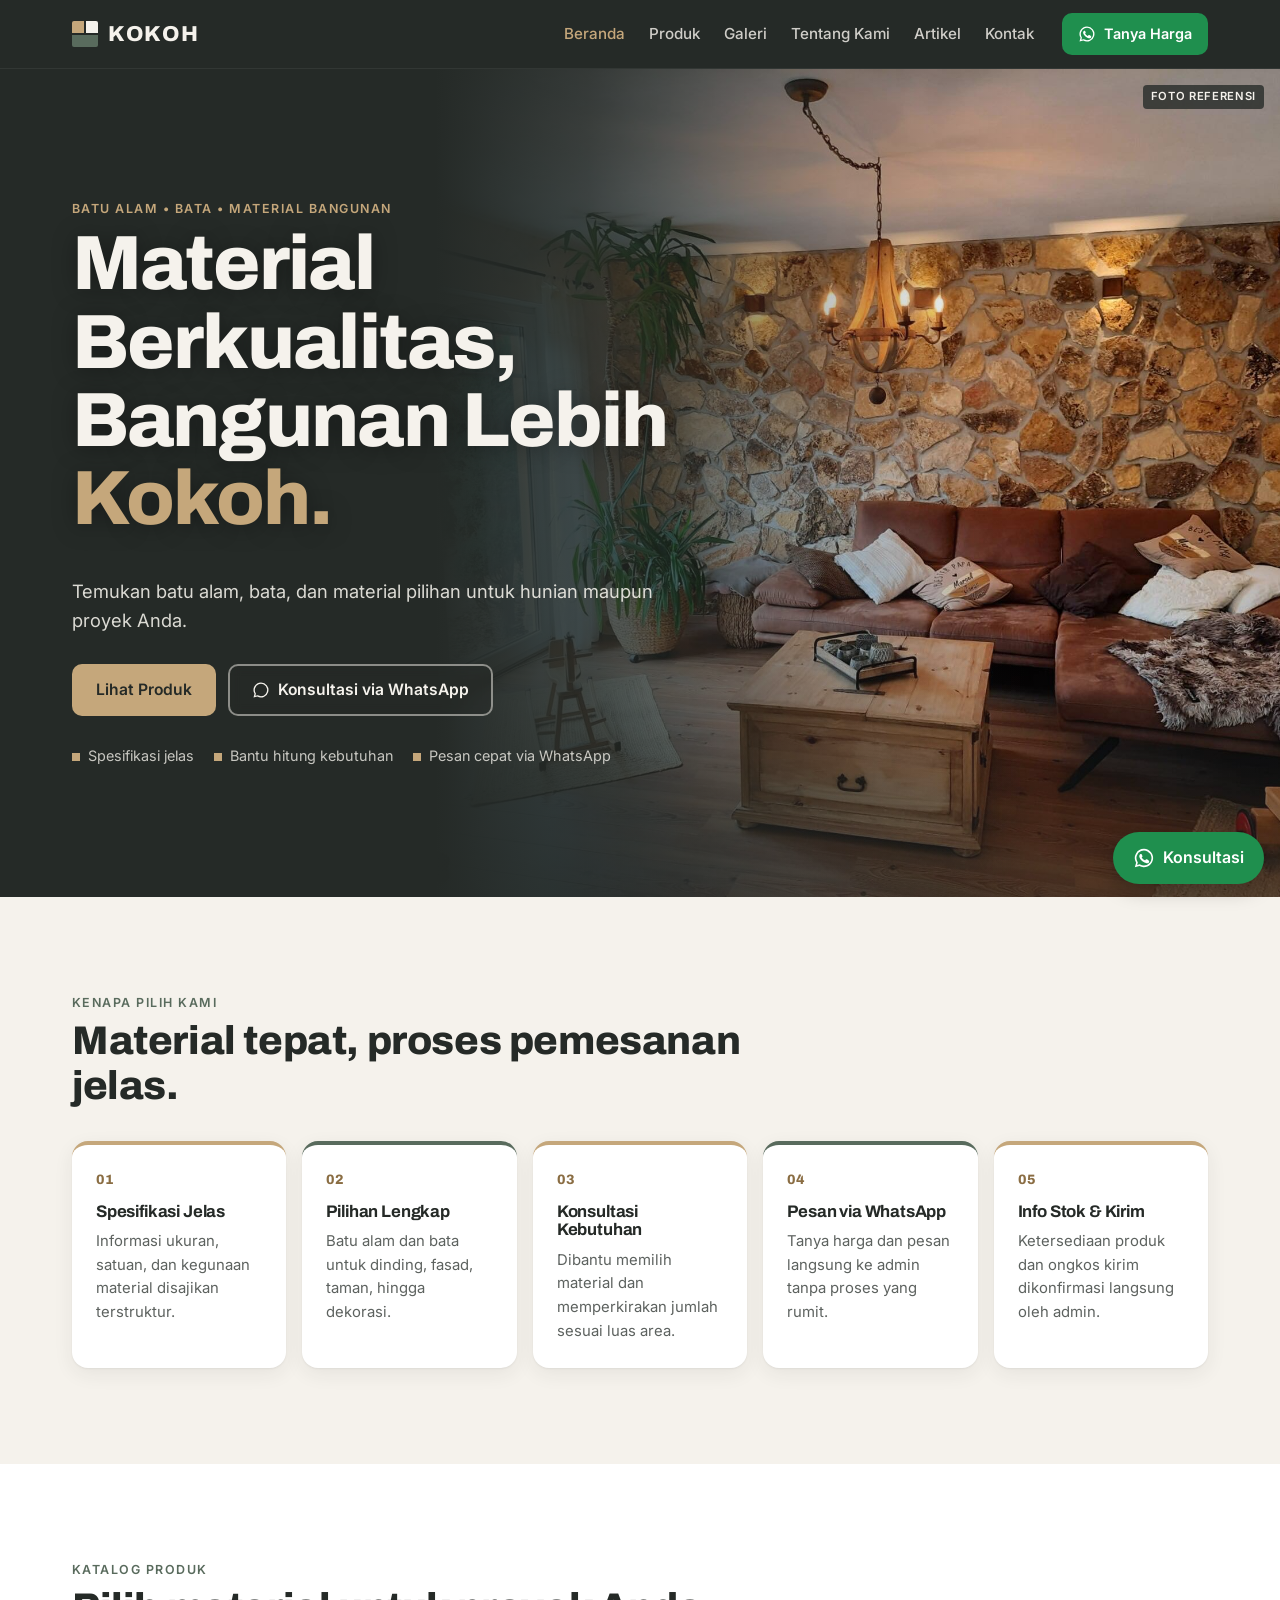
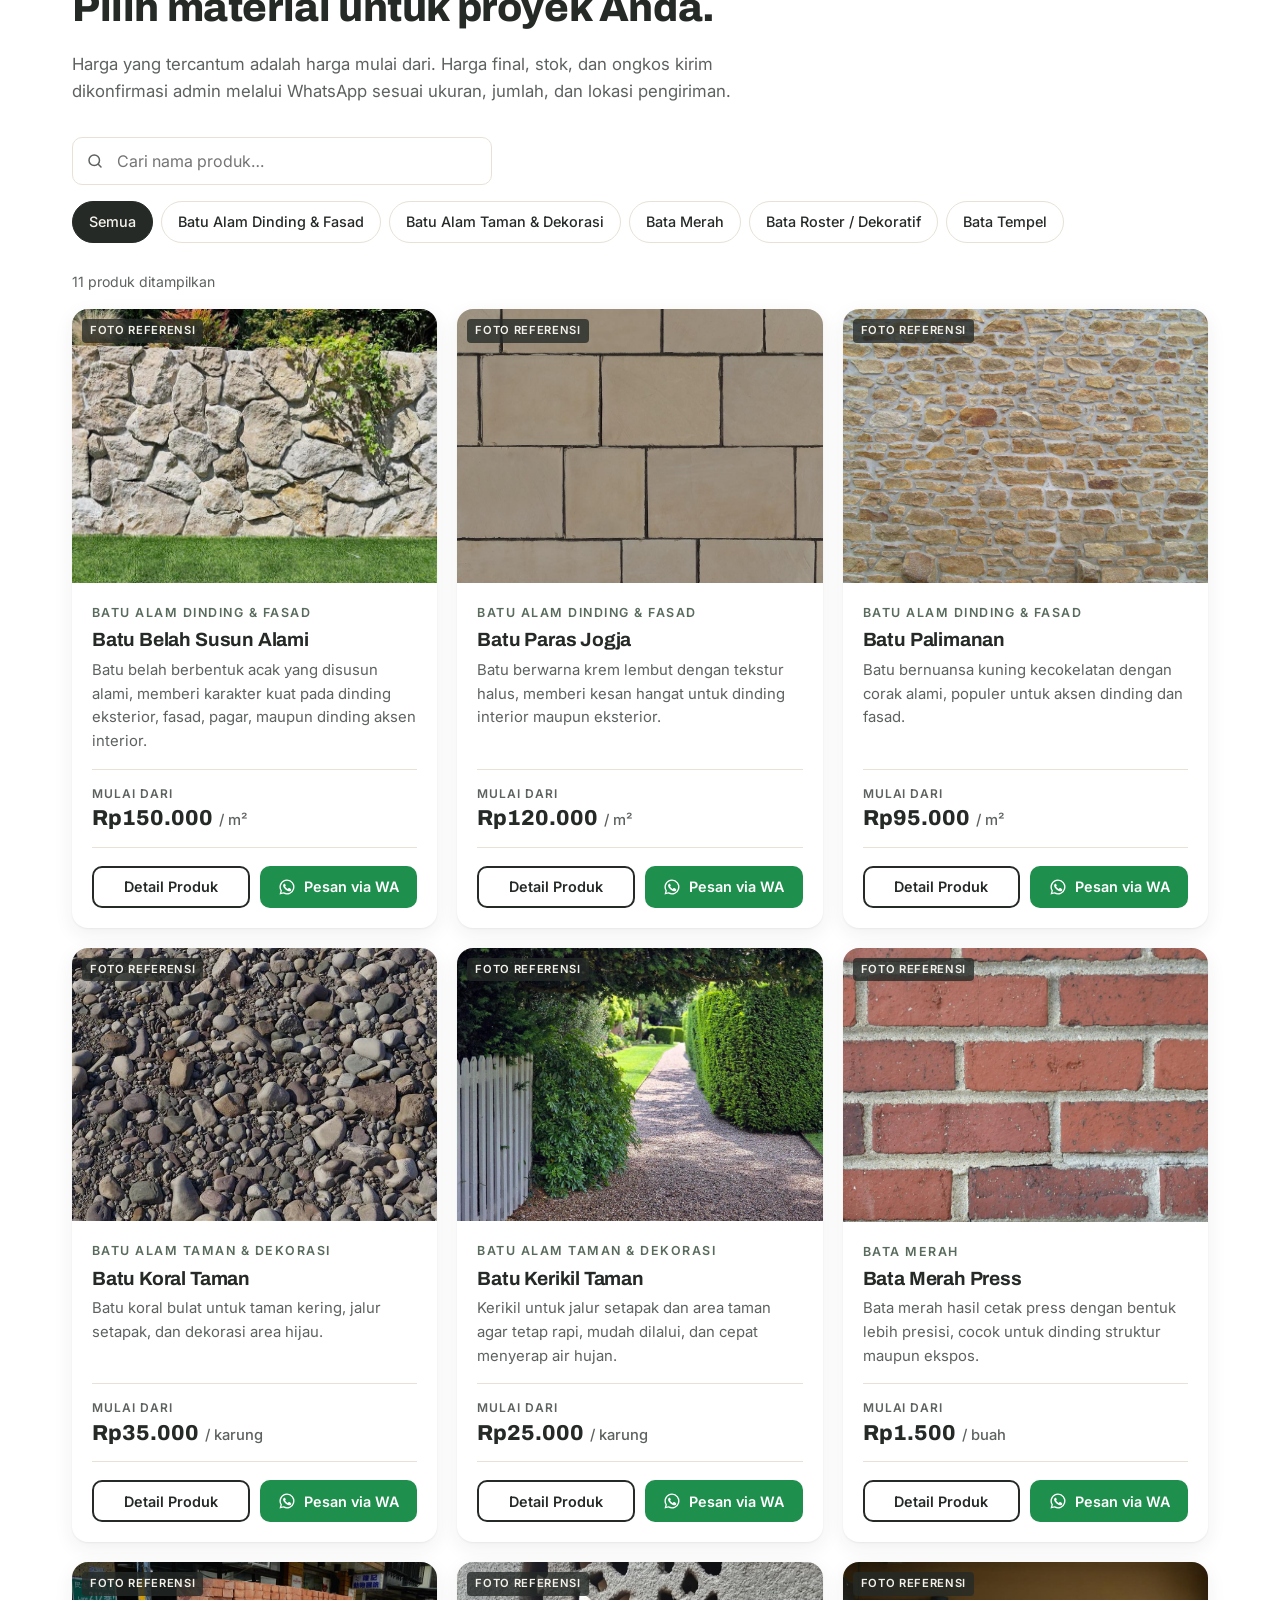
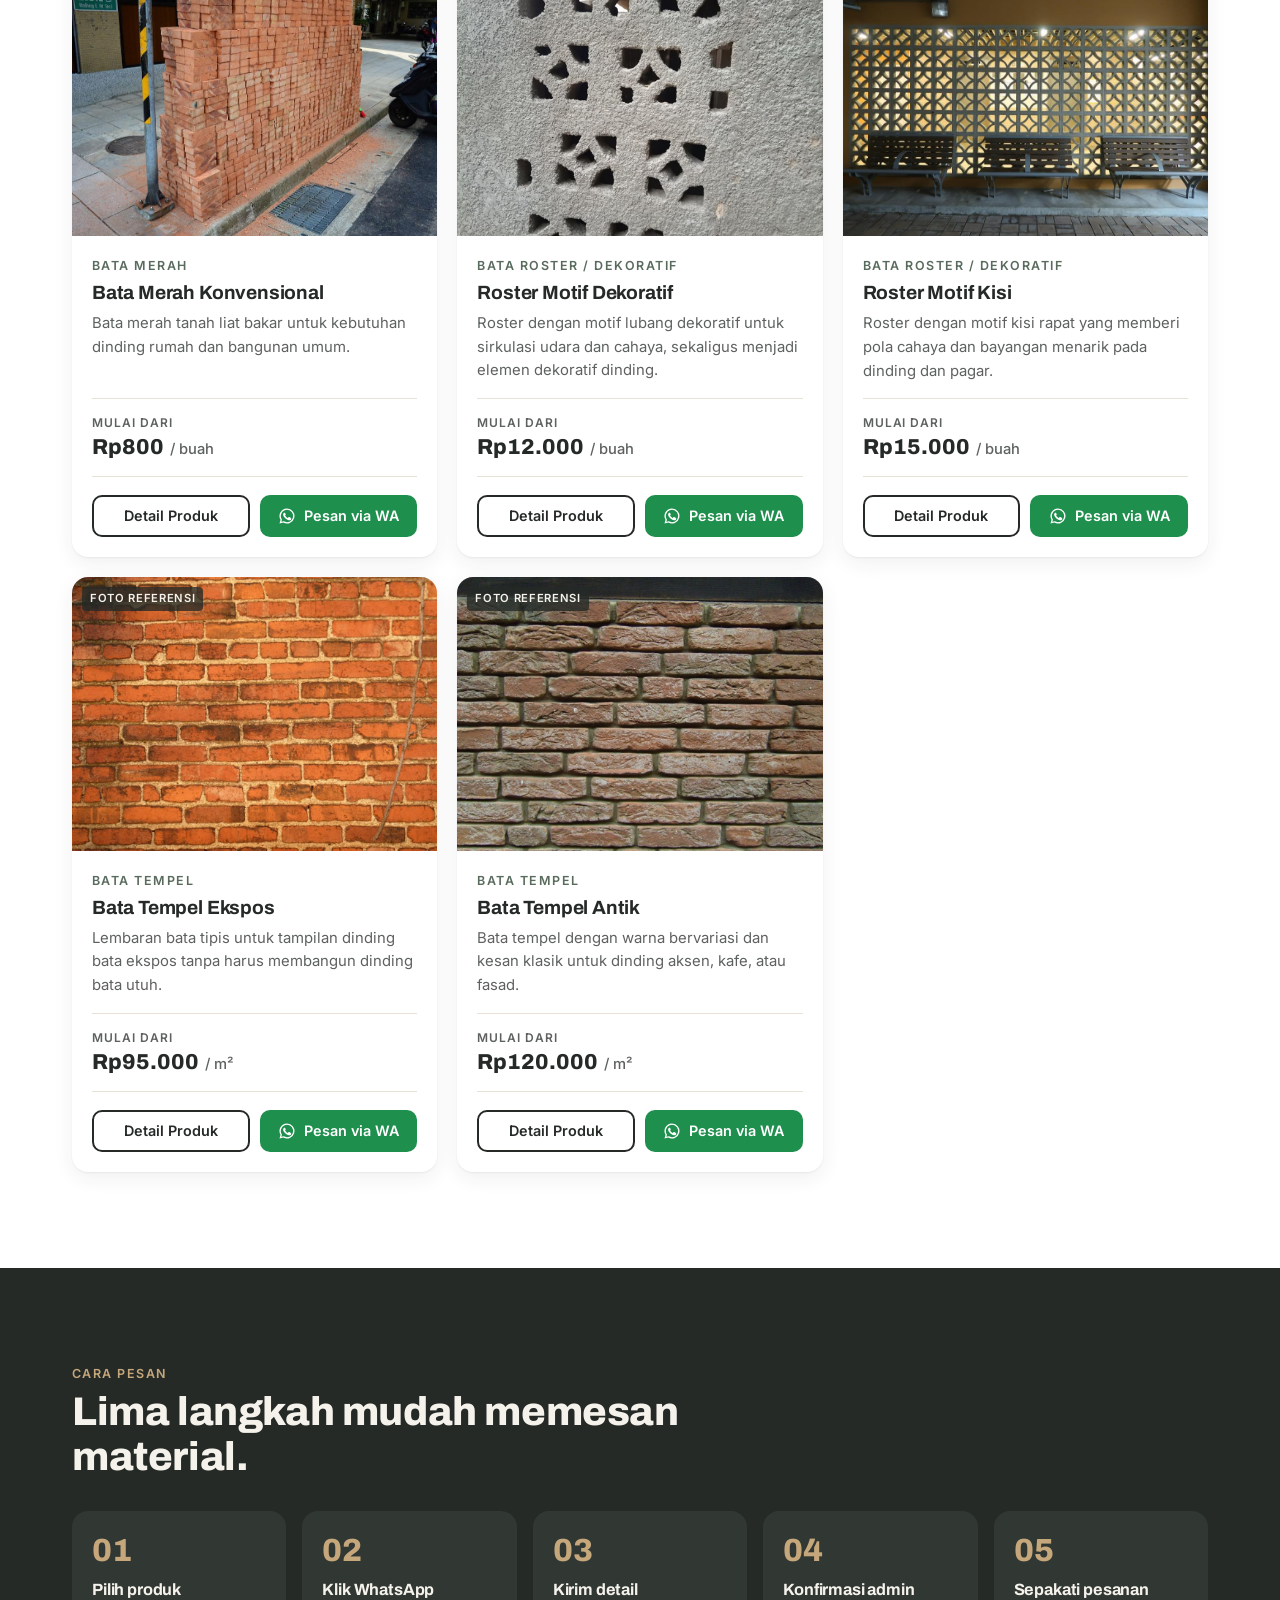
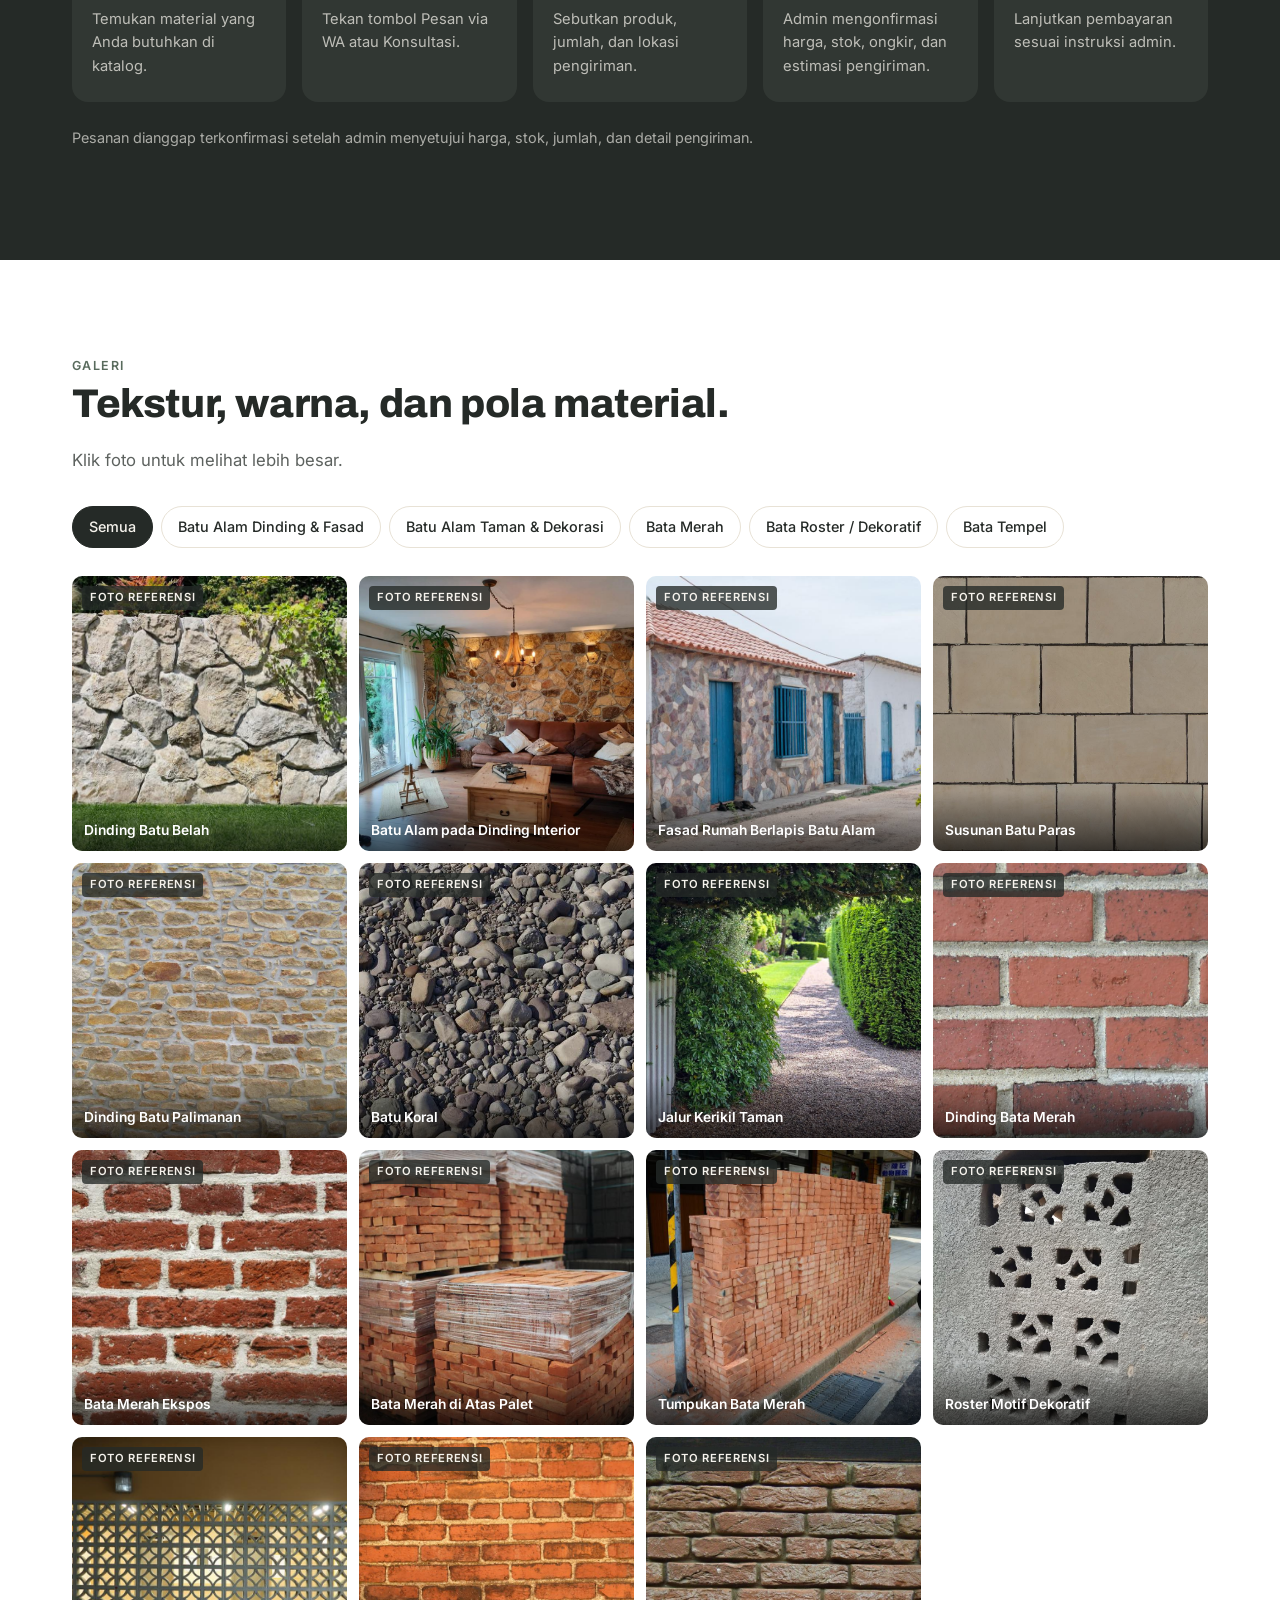
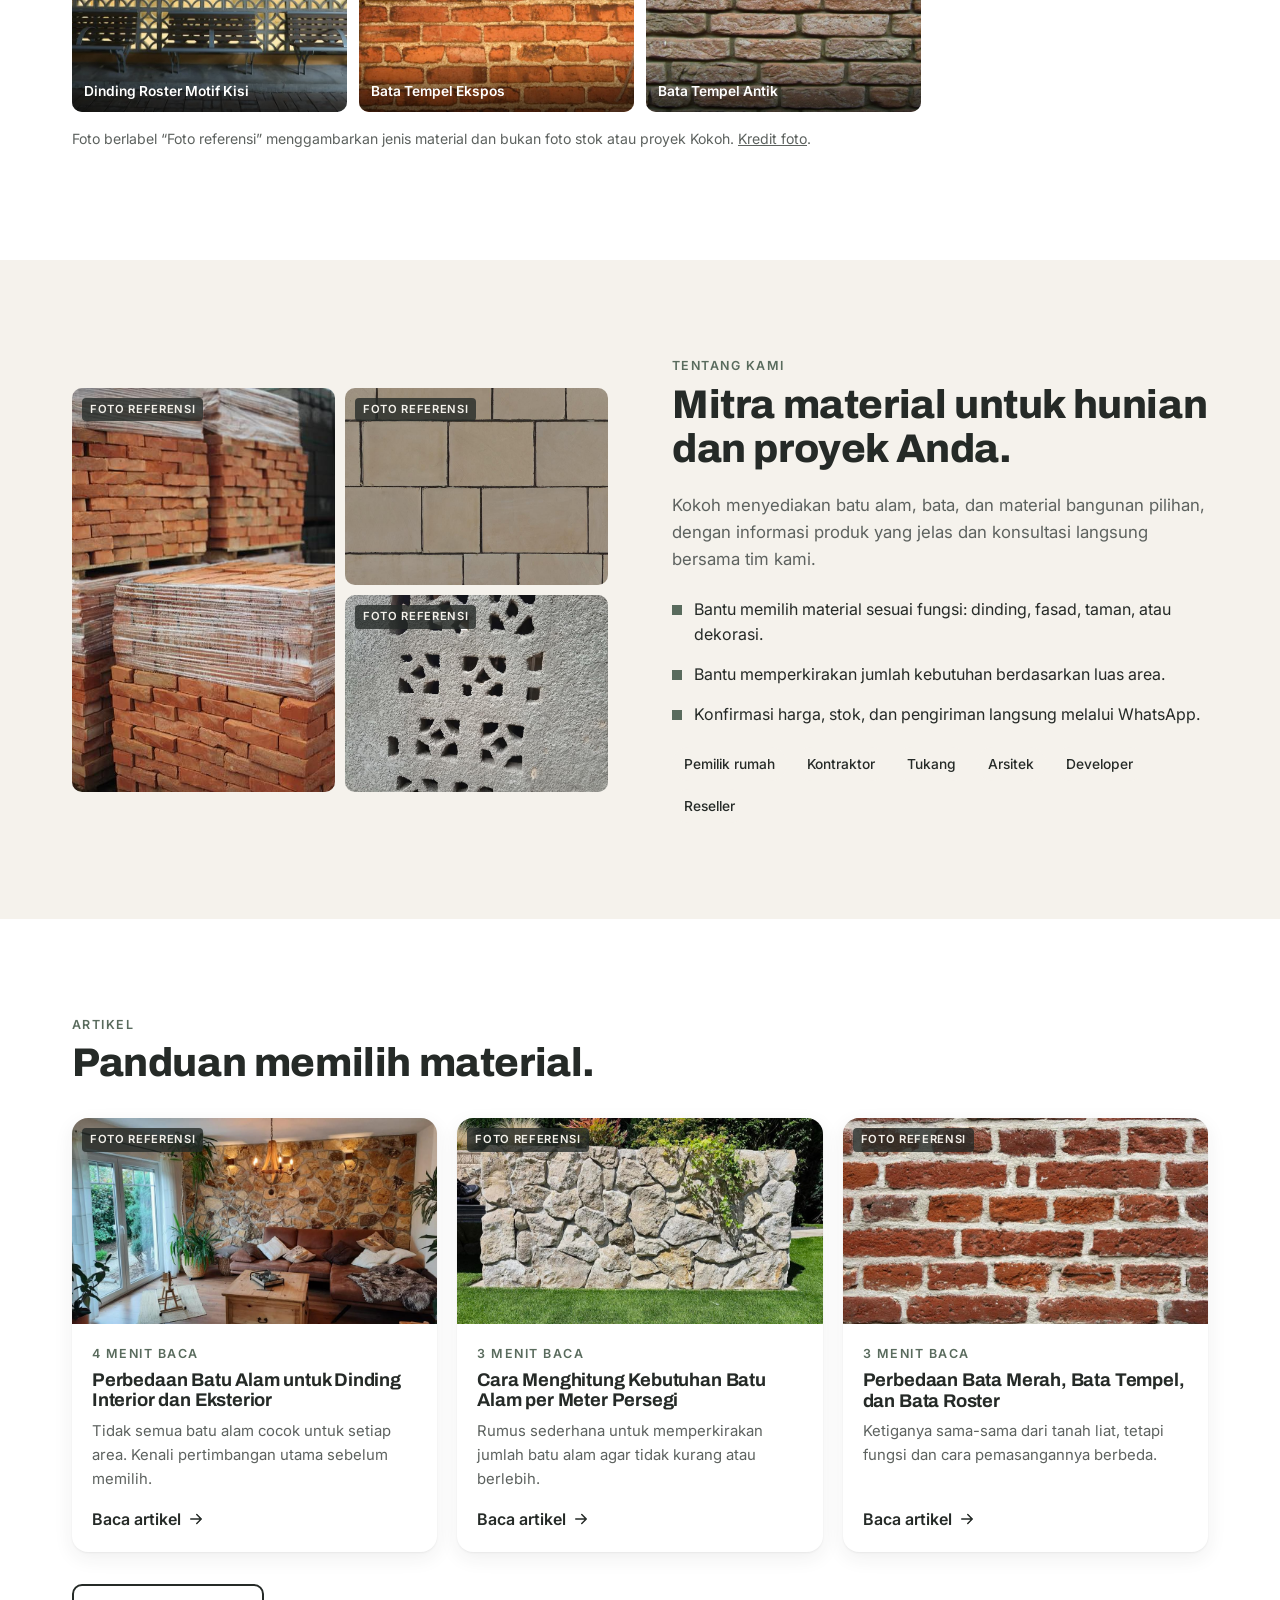
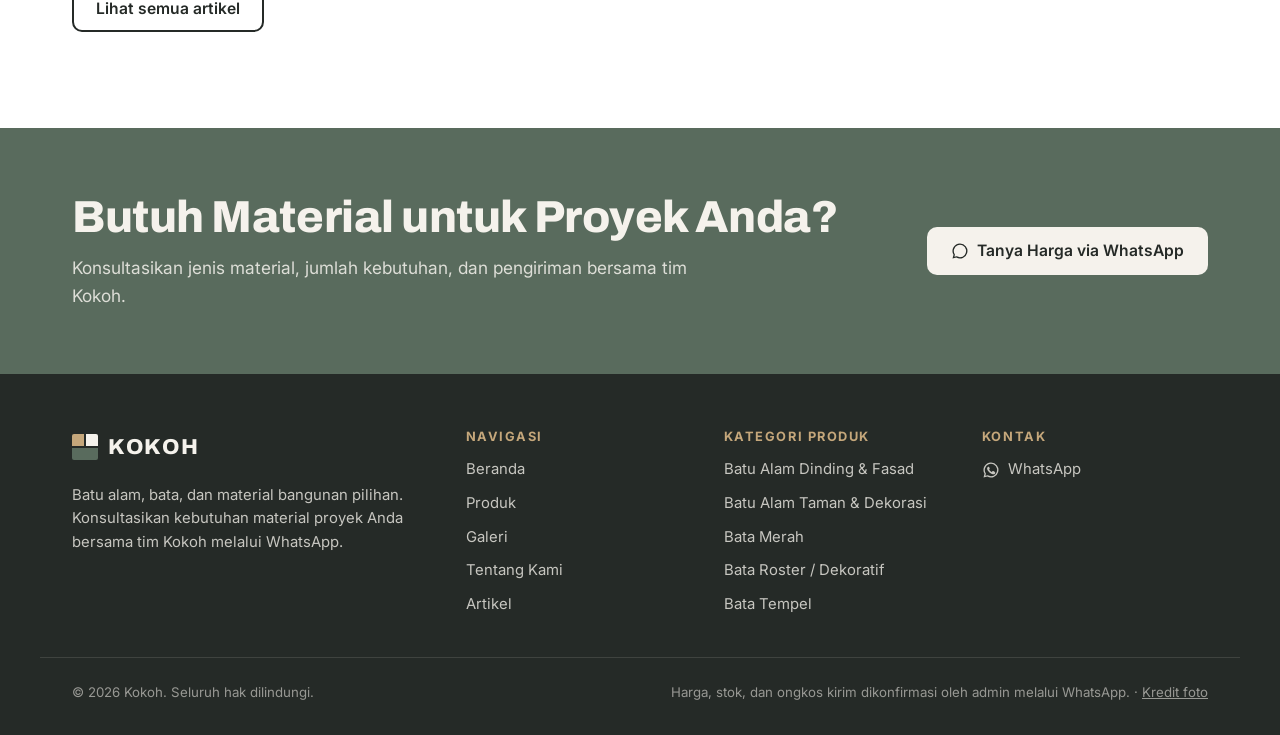
==== commit c6377f2f: "update hero section" ====
--- a/index.html
+++ b/index.html
@@ -10,6 +10,9 @@
   <meta property="og:description" content="Katalog batu alam, bata, dan material bangunan. Konsultasi dan pemesanan via WhatsApp.">
   <meta property="og:type" content="website">
   <link rel="icon" href="assets/img/favicon.svg" type="image/svg+xml">
+  <link rel="preload" as="image" href="assets/img/photos/hero-interior.jpg" fetchpriority="high"
+        imagesrcset="assets/img/photos/hero-interior-960.jpg 960w, assets/img/photos/hero-interior.jpg 1920w"
+        imagesizes="(min-width: 900px) 1200px, 700px">
   <link rel="preconnect" href="https://fonts.googleapis.com">
   <link rel="preconnect" href="https://fonts.gstatic.com" crossorigin>
   <link href="https://fonts.googleapis.com/css2?family=Archivo:wght@600;700;800&family=Inter:wght@400;500;600;700&display=swap" rel="stylesheet">
@@ -22,7 +25,10 @@
     <!-- 3.1 Hero -->
     <section class="hero" id="beranda" aria-labelledby="hero-title">
       <div class="hero__photo">
-        <img src="assets/img/photos/hero-interior.jpg" width="1920" height="1440" fetchpriority="high"
+        <img src="assets/img/photos/hero-interior.jpg"
+             srcset="assets/img/photos/hero-interior-960.jpg 960w, assets/img/photos/hero-interior.jpg 1920w"
+             sizes="(min-width: 900px) 1200px, 700px"
+             width="1920" height="1440" fetchpriority="high" loading="eager" decoding="sync"
              alt="Dinding aksen batu alam pada ruang keluarga">
         <span class="media__badge hero__badge">Foto referensi</span>
       </div>
--- a/assets/css/style.css
+++ b/assets/css/style.css
@@ -119,9 +119,7 @@
 /* ---------- Hero ---------- */
 .hero { position: relative; isolation: isolate; overflow: hidden; background: var(--charcoal); color: var(--stone-white); padding: 0 0 48px; }
 .hero__photo { position: relative; height: 56vh; min-height: 320px; max-height: 520px; z-index: -1; }
-.hero__photo img { width: 100%; height: 100%; object-fit: cover; object-position: 62% center; animation: hero-zoom 20s ease-out both; }
-@keyframes hero-zoom { from { transform: scale(1.08); } to { transform: scale(1); } }
-@media (prefers-reduced-motion: reduce) { .hero__photo img { animation: none; } }
+.hero__photo img { width: 100%; height: 100%; object-fit: cover; object-position: 62% center; }
 .hero__photo::after { content: ""; position: absolute; inset: 0; background: linear-gradient(180deg, rgba(37,42,39,0.15) 0%, rgba(37,42,39,0) 35%, rgba(37,42,39,0.7) 75%, var(--charcoal) 100%); }
 .hero__badge { left: auto; right: 16px; top: 16px; z-index: 1; }
 .hero__inner { position: relative; display: grid; gap: 32px; margin-top: -96px; }
